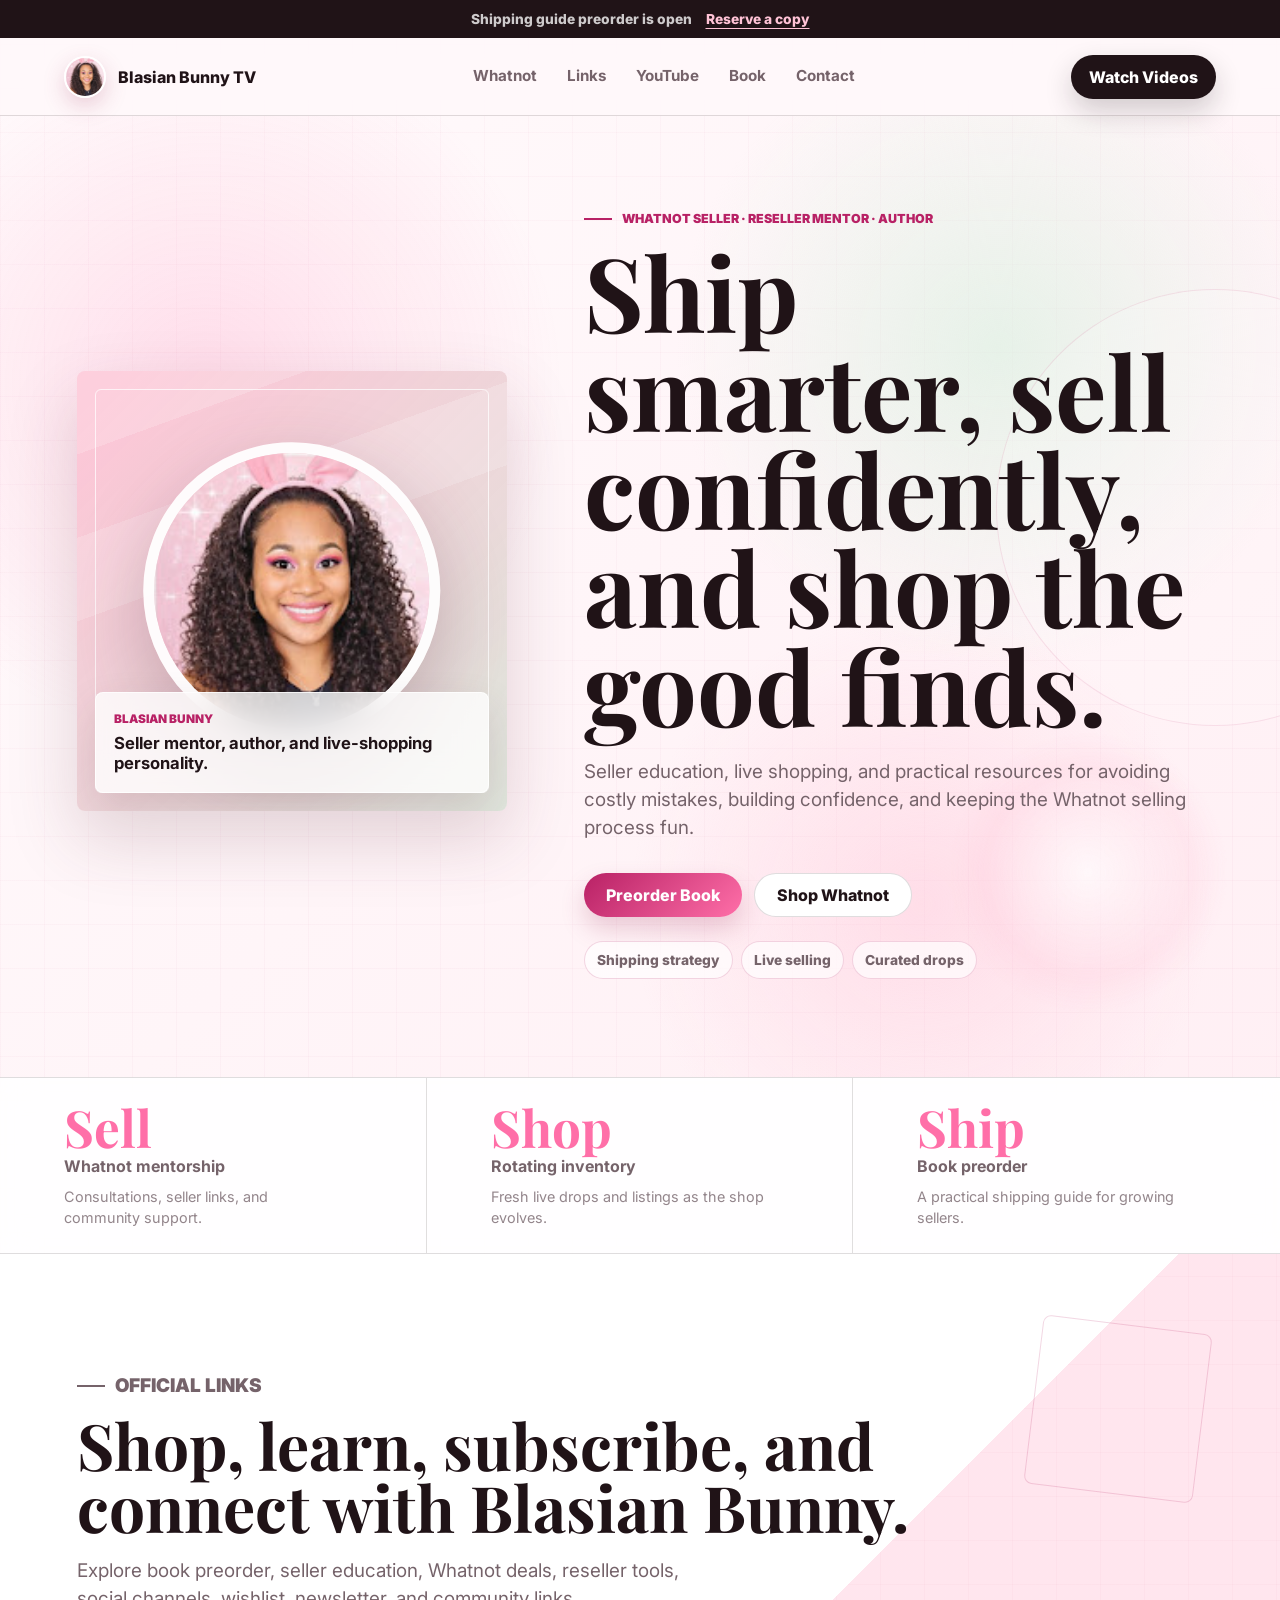
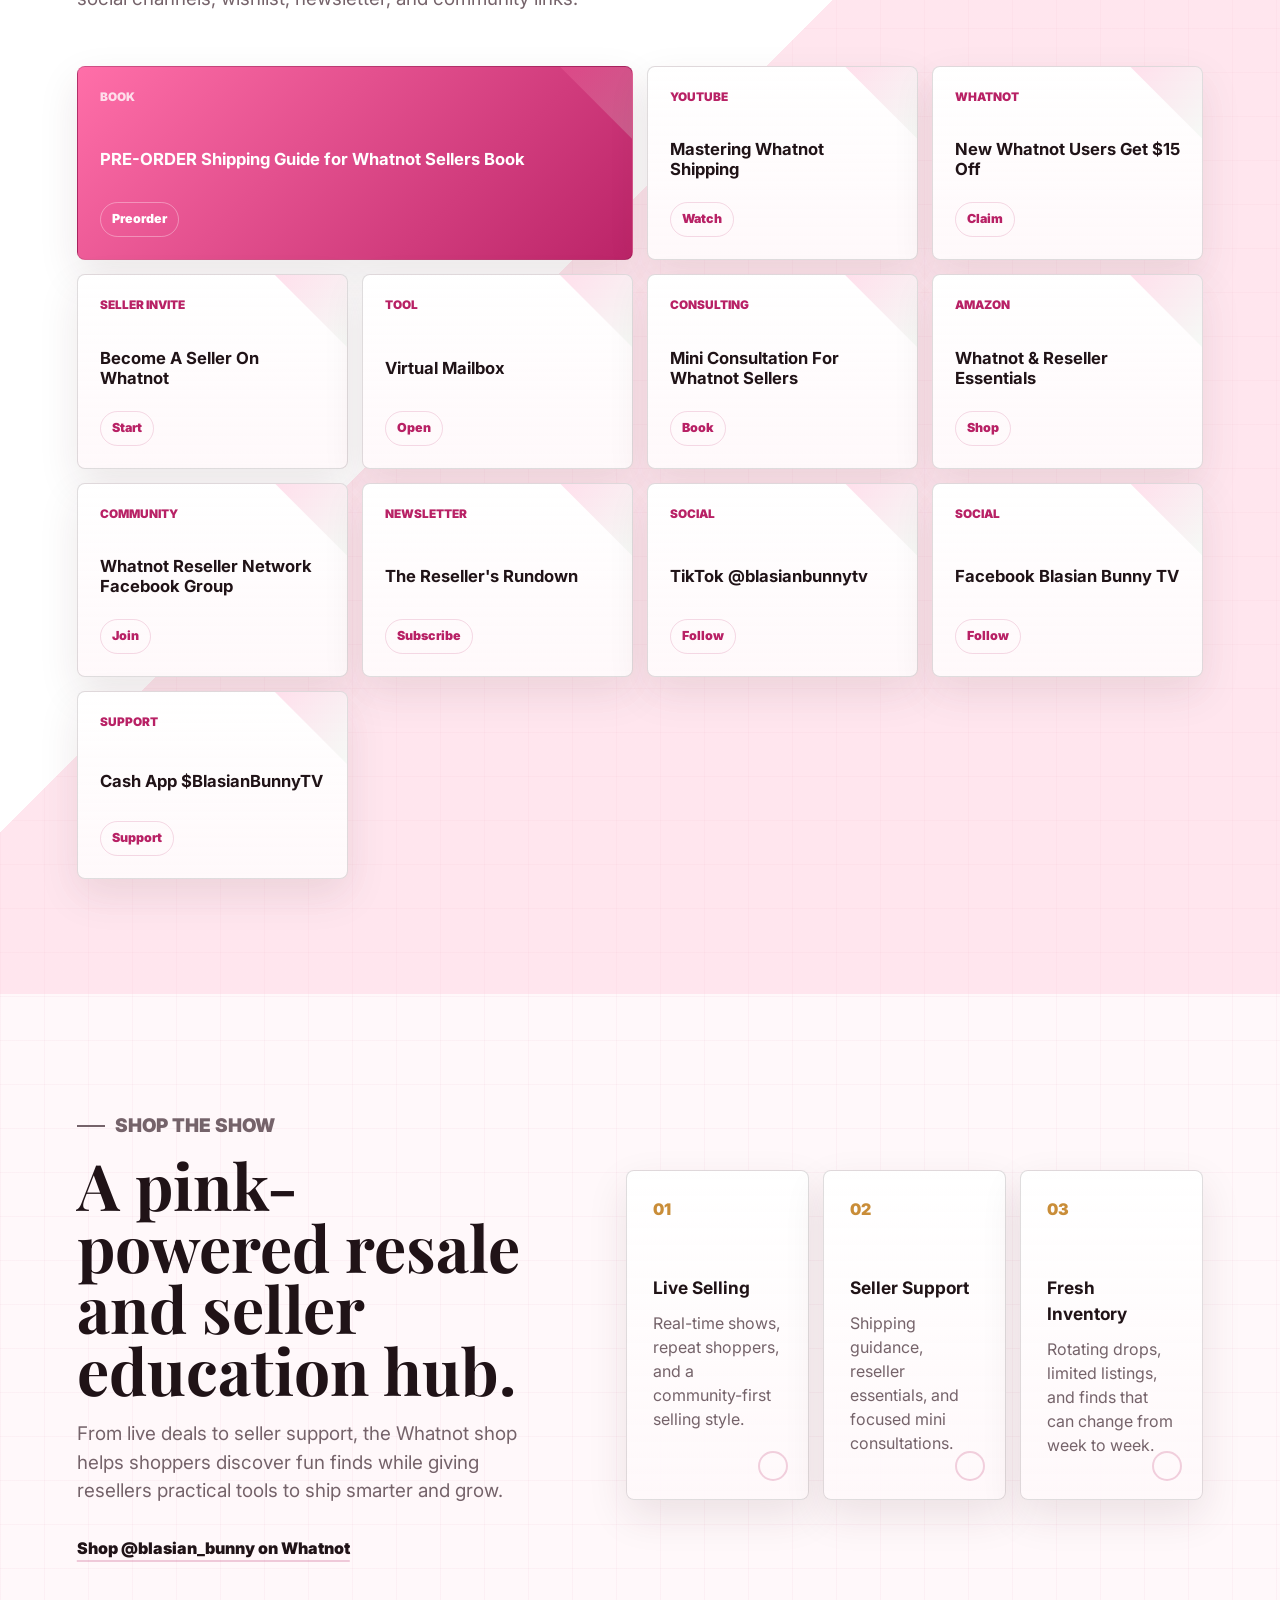
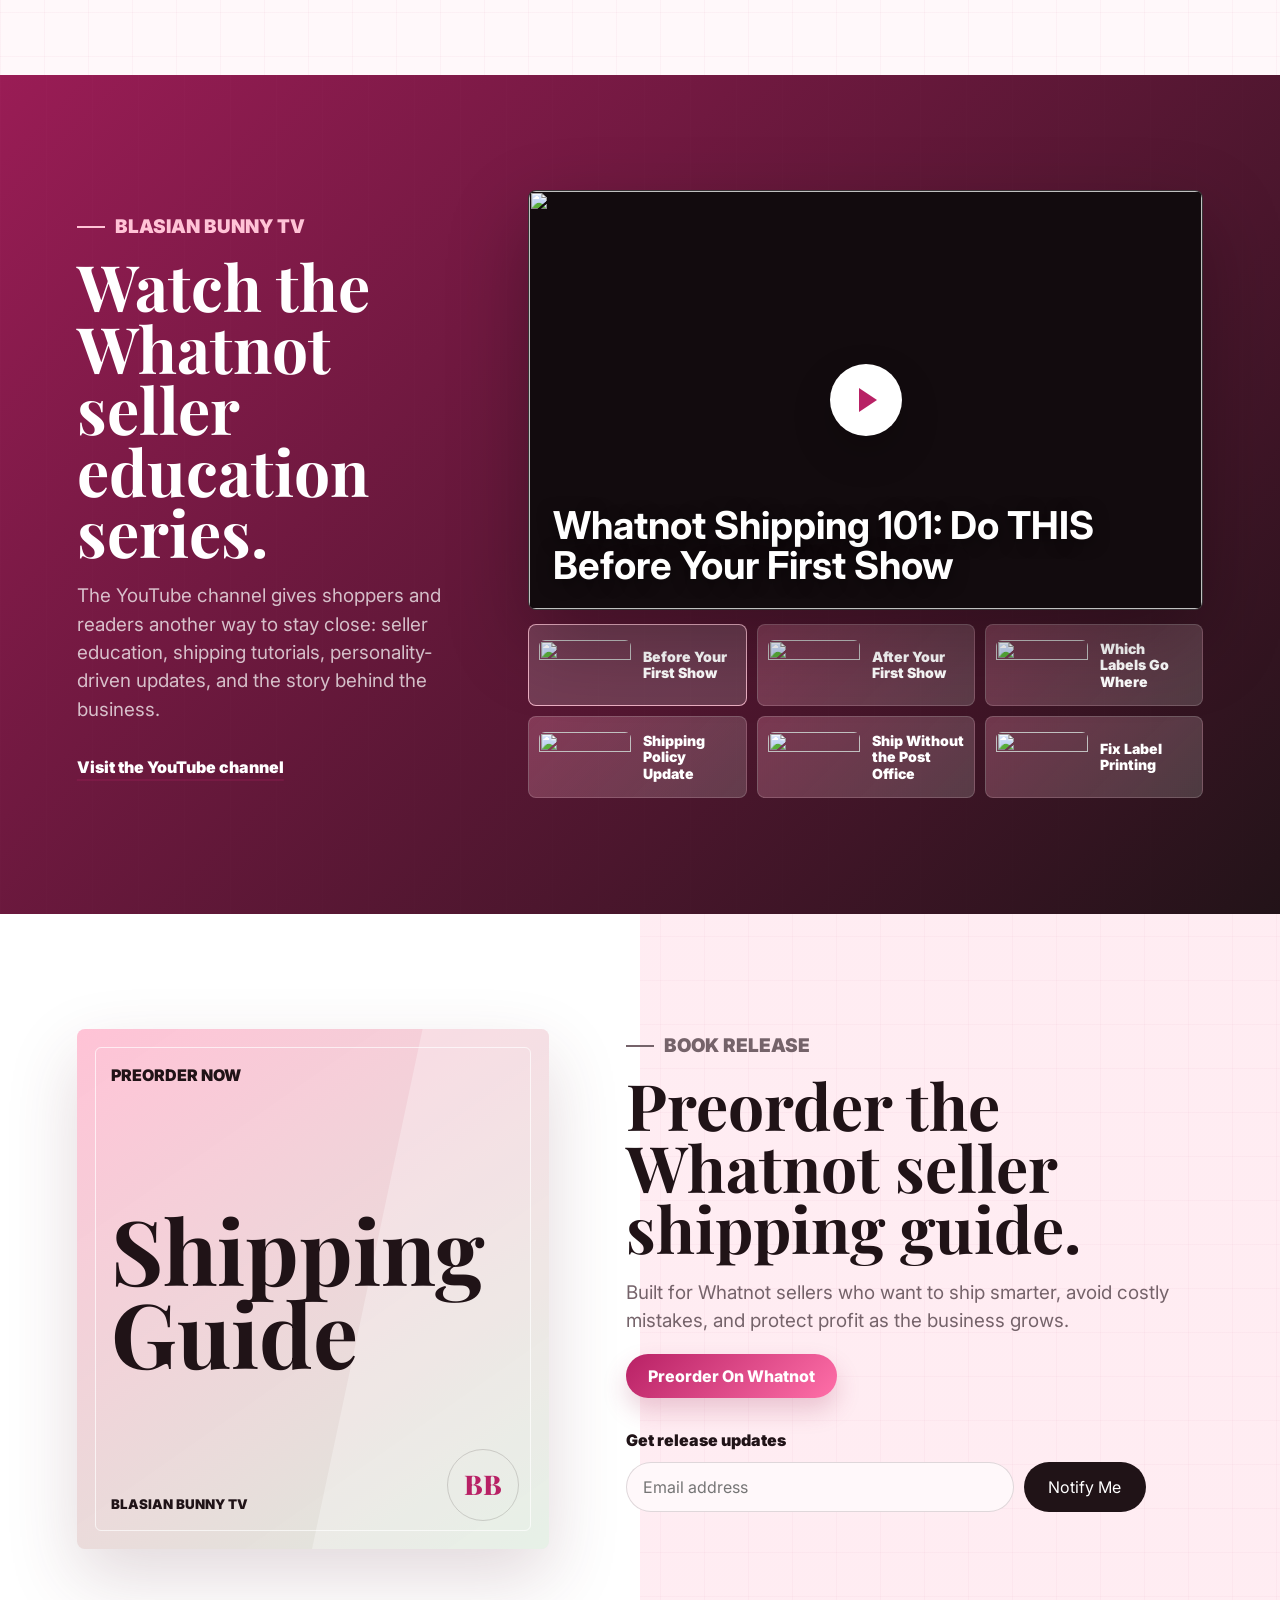
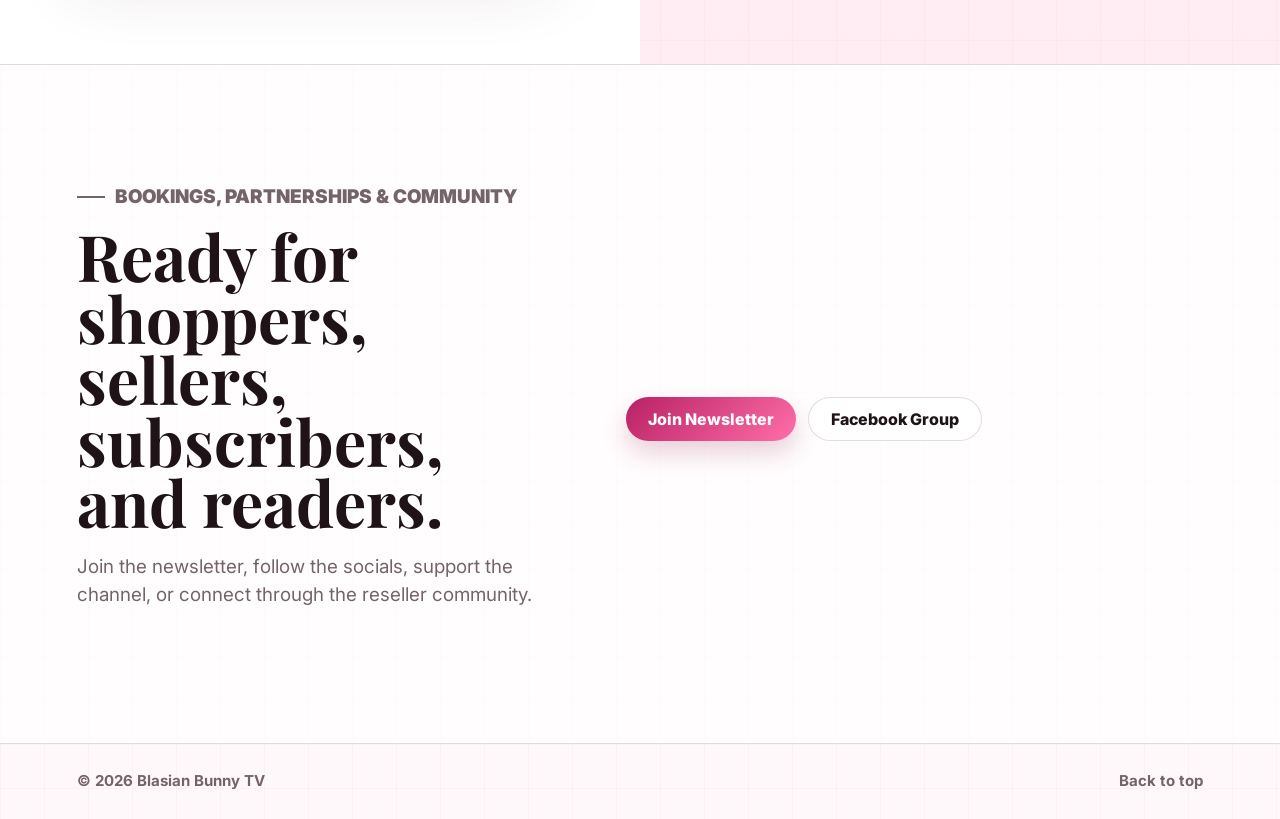
==== index.html @ 9dcd1edb "Add Blasian Bunny TV site" ====
<!doctype html>
<html lang="en">
  <head>
    <meta charset="utf-8">
    <meta name="viewport" content="width=device-width, initial-scale=1">
    <meta
      name="description"
      content="Blasian Bunny - Whatnot live seller and mentor helping resellers ship smarter, avoid costly mistakes, and grow with confidence."
    >
    <title>Blasian Bunny TV</title>
    <link rel="preconnect" href="https://fonts.googleapis.com">
    <link rel="preconnect" href="https://fonts.gstatic.com" crossorigin>
    <link
      href="https://fonts.googleapis.com/css2?family=Inter:wght@400;500;600;700;800&amp;family=Playfair+Display:wght@700;800&amp;display=swap"
      rel="stylesheet"
    >
    <link rel="stylesheet" href="styles.css">
  </head>
  <body>
    <div class="top-ribbon">
      <span>Shipping guide preorder is open</span>
      <a href="https://www.whatnot.com/s/LhEhqNU8" target="_blank" rel="noreferrer">Reserve a copy</a>
    </div>

    <header class="site-header">
      <a class="brand" href="#top" aria-label="Blasian Bunny TV home">
        <img src="assets/blasian-bunny-profile.jpg" alt="Blasian Bunny TV profile">
        <span>Blasian Bunny TV</span>
      </a>

      <nav class="nav-links" aria-label="Primary navigation">
        <a href="#whatnot">Whatnot</a>
        <a href="#links">Links</a>
        <a href="#youtube">YouTube</a>
        <a href="#book">Book</a>
        <a href="#contact">Contact</a>
      </nav>

      <a class="header-action" href="https://www.youtube.com/@BlasianBunnyTV" target="_blank" rel="noreferrer">
        Watch Videos
      </a>
    </header>

    <main id="top">
      <section class="hero-section" aria-labelledby="hero-title">
        <div class="hero-media">
          <img src="assets/blasian-bunny-profile.jpg" alt="">
          <div class="hero-media-card">
            <span>Blasian Bunny</span>
            <strong>Seller mentor, author, and live-shopping personality.</strong>
          </div>
        </div>

        <div class="hero-content">
          <p class="eyebrow">Whatnot seller · Reseller mentor · Author</p>
          <h1 id="hero-title">Ship smarter, sell confidently, and shop the good finds.</h1>
          <p class="hero-copy">
            Seller education, live shopping, and practical resources for avoiding costly
            mistakes, building confidence, and keeping the Whatnot selling process fun.
          </p>
          <div class="hero-actions">
            <a class="button primary" href="https://www.whatnot.com/s/LhEhqNU8" target="_blank" rel="noreferrer">
              Preorder Book
            </a>
            <a class="button secondary" href="https://www.whatnot.com/user/blasian_bunny" target="_blank" rel="noreferrer">
              Shop Whatnot
            </a>
          </div>
          <div class="hero-tags" aria-label="Featured topics">
            <span>Shipping strategy</span>
            <span>Live selling</span>
            <span>Curated drops</span>
          </div>
        </div>
      </section>

      <section class="stats-strip" aria-label="Highlights">
        <div>
          <strong>Sell</strong>
          <span>Whatnot mentorship</span>
          <small>Consultations, seller links, and community support.</small>
        </div>
        <div>
          <strong>Shop</strong>
          <span>Rotating inventory</span>
          <small>Fresh live drops and listings as the shop evolves.</small>
        </div>
        <div>
          <strong>Ship</strong>
          <span>Book preorder</span>
          <small>A practical shipping guide for growing sellers.</small>
        </div>
      </section>

      <section class="section links-section" id="links" aria-labelledby="links-title">
        <div class="section-intro">
          <p class="eyebrow">Official Links</p>
          <h2 id="links-title">Shop, learn, subscribe, and connect with Blasian Bunny.</h2>
          <p>
            Explore book preorder, seller education, Whatnot deals, reseller tools,
            social channels, wishlist, newsletter, and community links.
          </p>
        </div>

        <div class="link-grid">
          <a class="link-card featured" href="https://www.whatnot.com/s/LhEhqNU8" target="_blank" rel="noreferrer">
            <span>Book</span>
            <strong>PRE-ORDER Shipping Guide for Whatnot Sellers Book</strong>
            <em>Preorder</em>
          </a>
          <a class="link-card" href="https://www.youtube.com/playlist?list=PLfMQ60S8vbsecB8CdDny6GhyUqK6_PuU_" target="_blank" rel="noreferrer">
            <span>YouTube</span>
            <strong>Mastering Whatnot Shipping</strong>
            <em>Watch</em>
          </a>
          <a class="link-card" href="https://whatnot.com/invite/blasian_bunny" target="_blank" rel="noreferrer">
            <span>Whatnot</span>
            <strong>New Whatnot Users Get $15 Off</strong>
            <em>Claim</em>
          </a>
          <a class="link-card" href="https://whatnot.com/invite/seller/blasian_bunny" target="_blank" rel="noreferrer">
            <span>Seller Invite</span>
            <strong>Become A Seller On Whatnot</strong>
            <em>Start</em>
          </a>
          <a class="link-card" href="https://ipostal1.com/?ref=7402" target="_blank" rel="noreferrer">
            <span>Tool</span>
            <strong>Virtual Mailbox</strong>
            <em>Open</em>
          </a>
          <a class="link-card" href="https://www.whatnot.com/listing/TGlzdGluZ05vZGU6MTE2ODg2MTEzMA==" target="_blank" rel="noreferrer">
            <span>Consulting</span>
            <strong>Mini Consultation For Whatnot Sellers</strong>
            <em>Book</em>
          </a>
          <a class="link-card" href="https://www.amazon.com/shop/andrebunny/list/63II1AIZY89Z?linkCode=sl2&amp;tag=brittneybuder-20&amp;linkId=e4d2bab3280b36fe1e6e5553ec8de435&amp;language=en_US&amp;ref_=as_li_ss_tl" target="_blank" rel="noreferrer">
            <span>Amazon</span>
            <strong>Whatnot &amp; Reseller Essentials</strong>
            <em>Shop</em>
          </a>
          <a class="link-card" href="https://www.facebook.com/groups/whatnotresellernetwork" target="_blank" rel="noreferrer">
            <span>Community</span>
            <strong>Whatnot Reseller Network Facebook Group</strong>
            <em>Join</em>
          </a>
          <a class="link-card" href="https://mailchi.mp/34ac9161894c/the-resellers-rundown-by-blasian-bunny" target="_blank" rel="noreferrer">
            <span>Newsletter</span>
            <strong>The Reseller's Rundown</strong>
            <em>Subscribe</em>
          </a>
          <a class="link-card" href="https://tiktok.com/@blasianbunnytv" target="_blank" rel="noreferrer">
            <span>Social</span>
            <strong>TikTok @blasianbunnytv</strong>
            <em>Follow</em>
          </a>
          <a class="link-card" href="https://www.facebook.com/BlasianBunnyTV/" target="_blank" rel="noreferrer">
            <span>Social</span>
            <strong>Facebook Blasian Bunny TV</strong>
            <em>Follow</em>
          </a>
          <a class="link-card" href="https://cash.app/$BlasianBunnyTV" target="_blank" rel="noreferrer">
            <span>Support</span>
            <strong>Cash App $BlasianBunnyTV</strong>
            <em>Support</em>
          </a>
        </div>
      </section>

      <section class="section split" id="whatnot" aria-labelledby="whatnot-title">
        <div class="section-copy">
          <p class="eyebrow">Shop The Show</p>
          <h2 id="whatnot-title">A pink-powered resale and seller education hub.</h2>
          <p>
            From live deals to seller support, the Whatnot shop helps shoppers discover
            fun finds while giving resellers practical tools to ship smarter and grow.
          </p>
          <a class="text-link" href="https://www.whatnot.com/user/blasian_bunny" target="_blank" rel="noreferrer">
            Shop @blasian_bunny on Whatnot
          </a>
        </div>

        <div class="feature-grid" aria-label="Whatnot shopping highlights">
          <article>
            <span>01</span>
            <h3>Live Selling</h3>
            <p>Real-time shows, repeat shoppers, and a community-first selling style.</p>
          </article>
          <article>
            <span>02</span>
            <h3>Seller Support</h3>
            <p>Shipping guidance, reseller essentials, and focused mini consultations.</p>
          </article>
          <article>
            <span>03</span>
            <h3>Fresh Inventory</h3>
            <p>Rotating drops, limited listings, and finds that can change from week to week.</p>
          </article>
        </div>
      </section>

      <section class="section youtube-band" id="youtube" aria-labelledby="youtube-title">
        <div class="youtube-copy">
          <p class="eyebrow">Blasian Bunny TV</p>
          <h2 id="youtube-title">Watch the Whatnot seller education series.</h2>
          <p>
            The YouTube channel gives shoppers and readers another way to stay close:
            seller education, shipping tutorials, personality-driven updates, and the story
            behind the business.
          </p>
          <a class="text-link light" href="https://www.youtube.com/@BlasianBunnyTV" target="_blank" rel="noreferrer">
            Visit the YouTube channel
          </a>
        </div>

        <div class="video-showcase" data-video-showcase>
          <div
            class="video-feature"
            data-video-player
            data-video-id="peOiVvcxl94"
            role="button"
            tabindex="0"
            aria-label="Play selected YouTube video"
          >
            <img
              src="https://i.ytimg.com/vi/peOiVvcxl94/hqdefault.jpg"
              alt=""
              data-video-image
            >
            <span class="play-icon" aria-hidden="true"></span>
            <span class="video-feature-copy">
              <strong data-video-title>Whatnot Shipping 101: Do THIS Before Your First Show</strong>
            </span>
          </div>

          <div class="video-selector" aria-label="Blasian Bunny TV videos">
            <button class="video-card is-active" type="button" data-video-card data-video-id="peOiVvcxl94" data-video-title="Whatnot Shipping 101: Do THIS Before Your First Show">
              <img src="https://i.ytimg.com/vi/peOiVvcxl94/hqdefault.jpg" alt="">
              <span>Before Your First Show</span>
            </button>
            <button class="video-card" type="button" data-video-card data-video-id="k6anKk2Ku9s" data-video-title="Whatnot Shipping 101: Do THIS After Your First Whatnot Show">
              <img src="https://i.ytimg.com/vi/k6anKk2Ku9s/hqdefault.jpg" alt="">
              <span>After Your First Show</span>
            </button>
            <button class="video-card" type="button" data-video-card data-video-id="MQMREGPakEQ" data-video-title="Whatnot Shipping 101: Which Labels Go On Which Boxes">
              <img src="https://i.ytimg.com/vi/MQMREGPakEQ/hqdefault.jpg" alt="">
              <span>Which Labels Go Where</span>
            </button>
            <button class="video-card" type="button" data-video-card data-video-id="HEjFC6Cbe2E" data-video-title="Why Did Whatnot Remove Free &amp; Reduced Shipping for New Sellers?">
              <img src="https://i.ytimg.com/vi/HEjFC6Cbe2E/hqdefault.jpg" alt="">
              <span>Shipping Policy Update</span>
            </button>
            <button class="video-card" type="button" data-video-card data-video-id="0MQW9-v9gDU" data-video-title="How to Ship Orders on Whatnot Without Going to the Post Office">
              <img src="https://i.ytimg.com/vi/0MQW9-v9gDU/hqdefault.jpg" alt="">
              <span>Ship Without the Post Office</span>
            </button>
            <button class="video-card" type="button" data-video-card data-video-id="pJabzYukVXA" data-video-title="Fix Small or Sideways Labels for Whatnot Shipping">
              <img src="https://i.ytimg.com/vi/pJabzYukVXA/hqdefault.jpg" alt="">
              <span>Fix Label Printing</span>
            </button>
          </div>
        </div>
      </section>

      <section class="section book-section" id="book" aria-labelledby="book-title">
        <div class="book-cover" aria-hidden="true">
          <span>Preorder Now</span>
          <strong>Shipping Guide</strong>
          <small>Blasian Bunny TV</small>
          <div class="book-cover-mark">BB</div>
        </div>
        <div class="section-copy">
          <p class="eyebrow">Book Release</p>
          <h2 id="book-title">Preorder the Whatnot seller shipping guide.</h2>
          <p>
            Built for Whatnot sellers who want to ship smarter, avoid costly mistakes,
            and protect profit as the business grows.
          </p>
          <a class="button primary" href="https://www.whatnot.com/s/LhEhqNU8" target="_blank" rel="noreferrer">
            Preorder On Whatnot
          </a>
          <form class="signup-form" id="release-form">
            <label for="email">Get release updates</label>
            <div>
              <input id="email" name="email" type="email" placeholder="Email address" required>
              <button type="submit">Notify Me</button>
            </div>
            <p class="form-note" id="form-note" role="status" aria-live="polite"></p>
          </form>
        </div>
      </section>

      <section class="section contact-section" id="contact" aria-labelledby="contact-title">
        <div>
          <p class="eyebrow">Bookings, Partnerships & Community</p>
          <h2 id="contact-title">Ready for shoppers, sellers, subscribers, and readers.</h2>
          <p>
            Join the newsletter, follow the socials, support the channel, or connect through
            the reseller community.
          </p>
        </div>
        <div class="contact-actions">
          <a class="button primary" href="https://mailchi.mp/34ac9161894c/the-resellers-rundown-by-blasian-bunny" target="_blank" rel="noreferrer">
            Join Newsletter
          </a>
          <a class="button secondary" href="https://www.facebook.com/groups/whatnotresellernetwork" target="_blank" rel="noreferrer">
            Facebook Group
          </a>
        </div>
      </section>
    </main>

    <footer class="site-footer">
      <span>© <span id="year"></span> Blasian Bunny TV</span>
      <a href="#top">Back to top</a>
    </footer>

    <script src="script.js"></script>
  </body>
</html>
---- styles.css ----
:root {
  --ink: #201317;
  --muted: #75636a;
  --paper: #fff8fa;
  --rose: #ffc3d6;
  --pink: #ff6fa8;
  --berry: #b82165;
  --plum: #4c102d;
  --gold: #c98d38;
  --mint: #d8f0df;
  --line: rgba(32, 19, 23, 0.14);
  --shadow: 0 28px 70px rgba(96, 42, 63, 0.18);
  --soft-shadow: 0 16px 40px rgba(64, 31, 42, 0.1);
}

* {
  box-sizing: border-box;
}

html {
  scroll-behavior: smooth;
}

body {
  margin: 0;
  background:
    linear-gradient(90deg, rgba(184, 33, 101, 0.035) 1px, transparent 1px),
    linear-gradient(180deg, rgba(184, 33, 101, 0.035) 1px, transparent 1px),
    var(--paper);
  background-size: 44px 44px;
  color: var(--ink);
  font-family: "Inter", Arial, sans-serif;
  line-height: 1.5;
}

img {
  display: block;
  max-width: 100%;
}

a {
  color: inherit;
  text-decoration: none;
}

.top-ribbon {
  display: flex;
  align-items: center;
  justify-content: center;
  gap: 14px;
  min-height: 38px;
  padding: 8px 18px;
  background: var(--ink);
  color: #fff;
  font-size: 0.86rem;
  font-weight: 800;
}

.top-ribbon span {
  color: rgba(255, 255, 255, 0.78);
}

.top-ribbon a {
  color: var(--rose);
  text-decoration: underline;
  text-underline-offset: 4px;
}

.site-header {
  position: sticky;
  top: 0;
  z-index: 20;
  display: flex;
  align-items: center;
  justify-content: space-between;
  gap: 24px;
  min-height: 78px;
  padding: 14px clamp(18px, 5vw, 64px);
  background: rgba(255, 248, 250, 0.9);
  border-bottom: 1px solid var(--line);
  backdrop-filter: blur(18px);
}

.brand {
  display: inline-flex;
  align-items: center;
  gap: 12px;
  font-weight: 800;
  transition: transform 180ms ease;
}

.brand:hover {
  transform: translateY(-1px);
}

.brand img {
  width: 42px;
  height: 42px;
  border: 2px solid #fff;
  border-radius: 50%;
  box-shadow: 0 8px 22px rgba(159, 49, 89, 0.22);
}

.nav-links {
  display: flex;
  align-items: center;
  gap: clamp(14px, 3vw, 30px);
  color: var(--muted);
  font-size: 0.95rem;
  font-weight: 700;
}

.nav-links a:hover,
.site-footer a:hover,
.text-link:hover {
  color: var(--berry);
}

.nav-links a {
  position: relative;
  padding: 8px 0;
}

.nav-links a::after {
  position: absolute;
  right: 0;
  bottom: 2px;
  left: 0;
  height: 2px;
  background: var(--pink);
  content: "";
  transform: scaleX(0);
  transform-origin: left;
  transition: transform 180ms ease;
}

.nav-links a:hover::after {
  transform: scaleX(1);
}

.header-action,
.button,
.signup-form button {
  display: inline-flex;
  align-items: center;
  justify-content: center;
  min-height: 44px;
  border: 0;
  border-radius: 999px;
  font-weight: 800;
  cursor: pointer;
}

.header-action {
  padding: 0 18px;
  background: var(--ink);
  color: #fff;
  box-shadow: 0 12px 28px rgba(32, 19, 23, 0.2);
}

.hero-section {
  position: relative;
  display: grid;
  grid-template-columns: minmax(280px, 0.82fr) minmax(320px, 1.18fr);
  align-items: center;
  gap: clamp(34px, 6vw, 88px);
  min-height: calc(100svh - 116px);
  padding: clamp(34px, 7vw, 86px) clamp(18px, 6vw, 86px) clamp(58px, 8vw, 98px);
  overflow: hidden;
  background:
    radial-gradient(circle at 16% 28%, rgba(255, 111, 168, 0.2), transparent 28%),
    radial-gradient(circle at 78% 24%, rgba(216, 240, 223, 0.62), transparent 26%),
    radial-gradient(circle at 72% 82%, rgba(255, 195, 214, 0.44), transparent 24%),
    linear-gradient(135deg, rgba(255, 255, 255, 0.32), rgba(255, 195, 214, 0.16));
}

.hero-section::after {
  position: absolute;
  right: clamp(16px, 4vw, 64px);
  bottom: clamp(20px, 5vw, 72px);
  width: clamp(180px, 22vw, 320px);
  height: clamp(180px, 22vw, 320px);
  border-radius: 50%;
  background:
    radial-gradient(circle, rgba(255, 255, 255, 0.76), rgba(255, 195, 214, 0.24) 52%, transparent 70%);
  content: "";
  filter: blur(2px);
  opacity: 0.88;
}

.hero-section::before {
  position: absolute;
  top: 18%;
  right: -12%;
  width: clamp(260px, 34vw, 520px);
  height: clamp(260px, 34vw, 520px);
  border: 1px solid rgba(184, 33, 101, 0.12);
  border-radius: 50%;
  background: rgba(255, 255, 255, 0.2);
  content: "";
  opacity: 0.9;
}

.hero-media {
  position: relative;
  min-height: 440px;
  overflow: hidden;
  border-radius: 8px;
  background:
    linear-gradient(160deg, rgba(255, 255, 255, 0.18) 0 14%, transparent 14% 28%, rgba(255, 255, 255, 0.18) 28% 42%, transparent 42% 100%),
    linear-gradient(135deg, rgba(255, 195, 214, 0.92), rgba(216, 240, 223, 0.74)),
    #f4c9d4;
  box-shadow: var(--shadow);
}

.hero-media::before {
  position: absolute;
  inset: 18px;
  border: 1px solid rgba(255, 255, 255, 0.72);
  border-radius: 6px;
  content: "";
}

.hero-media img {
  position: absolute;
  inset: 50% auto auto 50%;
  width: min(64%, 280px);
  border: 10px solid rgba(255, 255, 255, 0.92);
  border-radius: 50%;
  box-shadow: 0 26px 70px rgba(93, 39, 61, 0.28);
  transform: translate(-50%, -50%) scale(1.08);
}

.hero-media-card {
  position: absolute;
  right: 18px;
  bottom: 18px;
  left: 18px;
  z-index: 2;
  padding: 18px;
  border: 1px solid rgba(255, 255, 255, 0.74);
  border-radius: 8px;
  background: rgba(255, 255, 255, 0.78);
  box-shadow: 0 18px 40px rgba(96, 42, 63, 0.16);
  backdrop-filter: blur(18px);
}

.hero-media-card span {
  display: block;
  margin-bottom: 5px;
  color: var(--berry);
  font-size: 0.74rem;
  font-weight: 900;
  text-transform: uppercase;
}

.hero-media-card strong {
  display: block;
  max-width: 360px;
  font-size: clamp(1rem, 1.3vw, 1.2rem);
  line-height: 1.2;
}

.hero-content,
.hero-media {
  z-index: 1;
}

.hero-content {
  max-width: 720px;
}

.eyebrow {
  display: inline-flex;
  align-items: center;
  gap: 10px;
  margin: 0 0 14px;
  color: var(--berry);
  font-size: 0.78rem;
  font-weight: 900;
  letter-spacing: 0;
  text-transform: uppercase;
}

.eyebrow::before {
  width: 28px;
  height: 2px;
  background: currentColor;
  content: "";
}

h1,
h2,
h3,
p {
  margin-top: 0;
}

h1,
h2 {
  font-family: "Playfair Display", Georgia, serif;
  line-height: 0.96;
}

h1 {
  max-width: 760px;
  margin-bottom: 24px;
  font-size: clamp(3.1rem, 8vw, 6.9rem);
  text-wrap: balance;
}

h2 {
  margin-bottom: 20px;
  font-size: clamp(2.35rem, 5vw, 4.7rem);
  text-wrap: balance;
}

h3 {
  margin-bottom: 10px;
  font-size: 1.08rem;
}

.hero-copy,
.section-copy p,
.section-intro p,
.youtube-band p,
.contact-section p {
  max-width: 640px;
  color: var(--muted);
  font-size: clamp(1rem, 1.5vw, 1.18rem);
}

.hero-actions,
.contact-actions {
  display: flex;
  flex-wrap: wrap;
  gap: 12px;
  margin-top: 30px;
}

.button {
  min-width: 154px;
  padding: 0 22px;
  transition: transform 180ms ease, box-shadow 180ms ease, background 180ms ease;
}

.button:hover,
.header-action:hover,
.signup-form button:hover {
  transform: translateY(-2px);
}

.button.primary {
  background: linear-gradient(135deg, var(--berry), var(--pink));
  color: #fff;
  box-shadow: 0 12px 24px rgba(159, 49, 89, 0.22);
}

.button.secondary {
  border: 1px solid var(--line);
  background: #fff;
  color: var(--ink);
}

.hero-tags {
  display: flex;
  flex-wrap: wrap;
  gap: 8px;
  margin-top: 24px;
}

.hero-tags span {
  padding: 8px 12px;
  border: 1px solid rgba(184, 33, 101, 0.18);
  border-radius: 999px;
  background: rgba(255, 255, 255, 0.68);
  color: var(--muted);
  font-size: 0.86rem;
  font-weight: 800;
}

.stats-strip {
  display: grid;
  grid-template-columns: repeat(3, 1fr);
  border-top: 1px solid var(--line);
  border-bottom: 1px solid var(--line);
  background: rgba(255, 255, 255, 0.86);
  backdrop-filter: blur(16px);
}

.stats-strip div {
  position: relative;
  padding: 24px clamp(18px, 5vw, 64px);
  border-right: 1px solid var(--line);
}

.stats-strip div::before {
  position: absolute;
  top: 0;
  right: 0;
  left: 0;
  height: 3px;
  background: linear-gradient(90deg, var(--pink), var(--mint));
  content: "";
  opacity: 0;
  transition: opacity 180ms ease;
}

.stats-strip div:hover::before {
  opacity: 1;
}

.stats-strip div:last-child {
  border-right: 0;
}

.stats-strip strong {
  display: block;
  color: var(--pink);
  font-family: "Playfair Display", Georgia, serif;
  font-size: clamp(2rem, 4vw, 3.6rem);
  line-height: 1;
}

.stats-strip span {
  display: block;
  color: var(--muted);
  font-weight: 700;
}

.stats-strip small {
  display: block;
  max-width: 280px;
  margin-top: 8px;
  color: rgba(117, 99, 106, 0.78);
  font-size: 0.9rem;
}

.section {
  padding: clamp(64px, 9vw, 118px) clamp(18px, 6vw, 86px);
}

.split,
.book-section,
.contact-section {
  display: grid;
  grid-template-columns: minmax(280px, 0.9fr) minmax(320px, 1.1fr);
  align-items: center;
  gap: clamp(34px, 6vw, 80px);
}

.section-intro {
  max-width: 840px;
  margin-bottom: clamp(28px, 5vw, 52px);
}

.links-section {
  position: relative;
  overflow: hidden;
  background:
    linear-gradient(135deg, #fff 0%, #fff 45%, rgba(255, 195, 214, 0.34) 45%, rgba(255, 195, 214, 0.34) 100%);
}

.links-section::after {
  position: absolute;
  right: clamp(18px, 6vw, 86px);
  top: 70px;
  width: 168px;
  height: 168px;
  border: 1px solid rgba(184, 33, 101, 0.18);
  border-radius: 8px;
  content: "";
  transform: rotate(7deg);
}

.link-grid {
  position: relative;
  z-index: 1;
  display: grid;
  grid-template-columns: repeat(4, 1fr);
  gap: 14px;
}

.link-card {
  position: relative;
  display: flex;
  flex-direction: column;
  justify-content: space-between;
  min-height: 188px;
  overflow: hidden;
  padding: 22px;
  border: 1px solid var(--line);
  border-radius: 8px;
  background:
    linear-gradient(180deg, rgba(255, 255, 255, 0.96), rgba(255, 248, 250, 0.88)),
    #fff;
  box-shadow: var(--soft-shadow);
  transition: transform 180ms ease, box-shadow 180ms ease;
}

.link-card::before {
  position: absolute;
  top: 0;
  right: 0;
  width: 72px;
  height: 72px;
  background: linear-gradient(135deg, rgba(255, 111, 168, 0.22), rgba(216, 240, 223, 0.24));
  clip-path: polygon(100% 0, 0 0, 100% 100%);
  content: "";
}

.link-card:hover {
  transform: translateY(-3px);
  box-shadow: 0 22px 44px rgba(96, 42, 63, 0.14);
}

.link-card.featured {
  background:
    linear-gradient(135deg, rgba(255, 111, 168, 0.96), rgba(184, 33, 101, 0.96)),
    var(--pink);
  color: #fff;
  grid-column: span 2;
}

.link-card span {
  color: var(--berry);
  font-size: 0.74rem;
  font-weight: 900;
  letter-spacing: 0;
  text-transform: uppercase;
}

.link-card.featured span {
  color: rgba(255, 255, 255, 0.78);
}

.link-card strong {
  display: block;
  margin-top: 34px;
  font-size: clamp(1rem, 1.3vw, 1.18rem);
  line-height: 1.2;
}

.link-card em {
  align-self: flex-start;
  margin-top: 22px;
  padding: 7px 11px;
  border: 1px solid rgba(184, 33, 101, 0.16);
  border-radius: 999px;
  color: var(--berry);
  font-size: 0.78rem;
  font-style: normal;
  font-weight: 900;
}

.link-card.featured em {
  border-color: rgba(255, 255, 255, 0.34);
  color: #fff;
}

.feature-grid {
  display: grid;
  grid-template-columns: repeat(3, 1fr);
  gap: 14px;
}

.feature-grid article {
  position: relative;
  min-height: 250px;
  padding: 26px;
  border: 1px solid var(--line);
  border-radius: 8px;
  background:
    linear-gradient(180deg, #fff, rgba(255, 248, 250, 0.92));
  box-shadow: var(--soft-shadow);
  transition: transform 180ms ease, box-shadow 180ms ease;
}

.feature-grid article:hover {
  transform: translateY(-4px);
  box-shadow: var(--shadow);
}

.feature-grid article::after {
  position: absolute;
  right: 20px;
  bottom: 18px;
  width: 26px;
  height: 26px;
  border: 2px solid rgba(184, 33, 101, 0.2);
  border-radius: 50%;
  content: "";
}

.feature-grid span {
  display: inline-block;
  margin-bottom: 54px;
  color: var(--gold);
  font-weight: 900;
}

.feature-grid p {
  color: var(--muted);
}

.text-link {
  display: inline-flex;
  margin-top: 12px;
  color: var(--ink);
  font-weight: 900;
  text-decoration: underline;
  text-decoration-color: rgba(184, 33, 101, 0.22);
  text-decoration-thickness: 2px;
  text-underline-offset: 6px;
}

.youtube-band {
  position: relative;
  overflow: hidden;
  display: grid;
  grid-template-columns: minmax(280px, 0.72fr) minmax(420px, 1.28fr);
  align-items: center;
  gap: clamp(26px, 6vw, 72px);
  background: var(--plum);
  color: #fff;
}

.youtube-band::before {
  position: absolute;
  inset: 0;
  background:
    linear-gradient(135deg, rgba(184, 33, 101, 0.72), rgba(32, 19, 23, 0.94)),
    repeating-linear-gradient(90deg, rgba(255, 255, 255, 0.035) 0 1px, transparent 1px 46px);
  content: "";
}

.youtube-copy,
.video-showcase {
  position: relative;
  z-index: 1;
}

.youtube-band .eyebrow {
  color: var(--rose);
}

.youtube-band p {
  color: rgba(255, 255, 255, 0.72);
}

.text-link.light {
  color: #fff;
}

.video-showcase {
  display: grid;
  gap: 14px;
}

.video-feature {
  position: relative;
  display: block;
  width: 100%;
  min-height: 420px;
  overflow: hidden;
  padding: 0;
  border: 1px solid rgba(255, 255, 255, 0.16);
  border-radius: 8px;
  background: #120b0e;
  color: #fff;
  cursor: pointer;
  text-align: left;
  box-shadow: 0 30px 80px rgba(0, 0, 0, 0.28);
}

.video-feature iframe,
.video-feature img {
  position: absolute;
  inset: 0;
  width: 100%;
  height: 100%;
  border: 0;
}

.video-feature img {
  object-fit: cover;
  opacity: 1;
  transition: opacity 260ms ease, transform 260ms ease;
}

.video-feature:hover img {
  transform: scale(1.02);
}

.video-feature:focus-visible,
.video-card:focus-visible {
  outline: 3px solid var(--rose);
  outline-offset: 3px;
}

.video-feature-copy {
  position: absolute;
  right: 24px;
  bottom: 24px;
  left: 24px;
  z-index: 2;
  display: block;
  max-width: 620px;
}

.video-feature-copy::before {
  position: absolute;
  inset: -48px -18px -18px;
  z-index: -1;
  background: linear-gradient(180deg, rgba(18, 11, 14, 0), rgba(18, 11, 14, 0.34));
  content: "";
}

.video-feature-copy strong {
  display: block;
  font-size: clamp(1.45rem, 3vw, 2.7rem);
  line-height: 1.05;
  text-shadow: 0 3px 16px rgba(0, 0, 0, 0.52);
}

.video-selector {
  display: grid;
  grid-template-columns: repeat(3, 1fr);
  gap: 10px;
}

.video-card {
  display: grid;
  grid-template-columns: 92px 1fr;
  align-items: center;
  gap: 12px;
  min-height: 82px;
  padding: 10px;
  border: 1px solid rgba(255, 255, 255, 0.16);
  border-radius: 8px;
  background:
    linear-gradient(135deg, rgba(241, 125, 162, 0.24), rgba(216, 240, 223, 0.12)),
    rgba(255, 255, 255, 0.06);
  color: #fff;
  cursor: pointer;
  font: inherit;
  text-align: left;
  transition: transform 180ms ease, background 180ms ease, border-color 180ms ease;
}

.video-card.is-active {
  border-color: rgba(255, 195, 214, 0.86);
  background: rgba(255, 255, 255, 0.16);
}

.video-card:hover {
  transform: translateY(-2px);
  border-color: rgba(255, 195, 214, 0.62);
}

.video-card img {
  width: 92px;
  aspect-ratio: 16 / 9;
  border-radius: 6px;
  object-fit: cover;
}

.video-card span {
  font-size: 0.88rem;
  font-weight: 900;
  line-height: 1.18;
}

.play-icon {
  position: relative;
  z-index: 3;
  display: grid;
  width: 72px;
  height: 72px;
  border-radius: 50%;
  background: #fff;
  box-shadow: 0 16px 40px rgba(0, 0, 0, 0.2);
}

.video-feature .play-icon {
  position: absolute;
  top: 50%;
  left: 50%;
  transform: translate(-50%, -50%);
}

.play-icon::after {
  position: absolute;
  top: 24px;
  left: 29px;
  width: 0;
  height: 0;
  border-top: 12px solid transparent;
  border-bottom: 12px solid transparent;
  border-left: 18px solid var(--berry);
  content: "";
}

.book-section {
  background:
    linear-gradient(90deg, #fff 0%, #fff 50%, rgba(255, 195, 214, 0.22) 50%, rgba(255, 195, 214, 0.22) 100%);
}

.book-cover {
  position: relative;
  display: flex;
  flex-direction: column;
  justify-content: space-between;
  min-height: 520px;
  padding: 34px;
  border-radius: 8px;
  background:
    linear-gradient(145deg, rgba(255, 195, 214, 0.9), rgba(216, 240, 223, 0.88)),
    var(--rose);
  box-shadow: var(--shadow);
  overflow: hidden;
}

.book-cover::before {
  position: absolute;
  inset: 18px;
  border: 1px solid rgba(255, 255, 255, 0.68);
  border-radius: 6px;
  content: "";
}

.book-cover::after {
  position: absolute;
  top: -20%;
  right: -14%;
  width: 52%;
  height: 140%;
  background: rgba(255, 255, 255, 0.28);
  content: "";
  transform: rotate(12deg);
}

.book-cover span,
.book-cover small {
  position: relative;
  z-index: 1;
  font-weight: 900;
  text-transform: uppercase;
}

.book-cover strong {
  position: relative;
  z-index: 1;
  max-width: 300px;
  font-family: "Playfair Display", Georgia, serif;
  font-size: clamp(3.4rem, 7vw, 6.3rem);
  line-height: 0.92;
}

.book-cover-mark {
  position: absolute;
  right: 30px;
  bottom: 28px;
  z-index: 1;
  display: grid;
  width: 72px;
  height: 72px;
  place-items: center;
  border: 1px solid rgba(32, 19, 23, 0.16);
  border-radius: 50%;
  color: var(--berry);
  font-family: "Playfair Display", Georgia, serif;
  font-size: 1.7rem;
  font-weight: 800;
}

.signup-form {
  max-width: 520px;
  margin-top: 30px;
}

.signup-form label {
  display: block;
  margin-bottom: 10px;
  font-weight: 900;
}

.signup-form div {
  display: grid;
  grid-template-columns: 1fr auto;
  gap: 10px;
}

.signup-form input {
  width: 100%;
  min-height: 50px;
  padding: 0 16px;
  border: 1px solid var(--line);
  border-radius: 999px;
  background: var(--paper);
  color: var(--ink);
  font: inherit;
}

.signup-form button {
  min-width: 122px;
  padding: 0 18px;
  background: var(--ink);
  color: #fff;
  font: inherit;
}

.form-note {
  min-height: 24px;
  margin: 12px 0 0;
  color: var(--berry);
  font-size: 0.94rem;
  font-weight: 800;
}

.contact-section {
  border-top: 1px solid var(--line);
  border-bottom: 1px solid var(--line);
  background: rgba(255, 255, 255, 0.74);
}

.site-footer {
  display: flex;
  align-items: center;
  justify-content: space-between;
  gap: 20px;
  padding: 26px clamp(18px, 6vw, 86px);
  color: var(--muted);
  font-size: 0.94rem;
  font-weight: 700;
}

.reveal {
  opacity: 0;
  transform: translateY(18px);
  transition: opacity 520ms ease, transform 520ms ease;
}

.reveal.is-visible {
  opacity: 1;
  transform: translateY(0);
}

@media (prefers-reduced-motion: reduce) {
  html {
    scroll-behavior: auto;
  }

  *,
  *::before,
  *::after {
    transition-duration: 0.01ms !important;
    animation-duration: 0.01ms !important;
    animation-iteration-count: 1 !important;
  }

  .reveal {
    opacity: 1;
    transform: none;
  }

}

@media (max-width: 980px) {
  .hero-section,
  .split,
  .youtube-band,
  .book-section,
  .contact-section {
    grid-template-columns: 1fr;
  }

  .hero-section {
    min-height: auto;
  }

  .hero-media {
    min-height: 340px;
    order: -1;
  }

  .feature-grid {
    grid-template-columns: 1fr;
  }

  .link-grid,
  .video-selector {
    grid-template-columns: repeat(2, 1fr);
  }

  .link-card.featured {
    grid-column: span 2;
  }

  .feature-grid article {
    min-height: auto;
  }

  .feature-grid span {
    margin-bottom: 28px;
  }
}

@media (max-width: 760px) {
  .top-ribbon {
    align-items: center;
    flex-direction: column;
    gap: 2px;
    text-align: center;
  }

  .site-header {
    position: static;
    align-items: flex-start;
  }

  .brand span {
    max-width: 112px;
    line-height: 1.1;
  }

  .nav-links {
    display: none;
  }

  .header-action {
    min-width: 78px;
  }

  .stats-strip {
    grid-template-columns: 1fr;
  }

  .link-grid,
  .video-selector {
    grid-template-columns: 1fr;
  }

  .link-card.featured {
    grid-column: span 1;
  }

  .hero-section::before,
  .hero-section::after {
    display: none;
  }

  .stats-strip div {
    border-right: 0;
    border-bottom: 1px solid var(--line);
  }

  .stats-strip div:last-child {
    border-bottom: 0;
  }

  .video-feature {
    min-height: 280px;
  }

  .video-card {
    grid-template-columns: 86px 1fr;
  }

  .video-card img {
    width: 86px;
  }

  .book-cover {
    min-height: 420px;
  }

  .book-section {
    background: #fff;
  }

  .signup-form div {
    grid-template-columns: 1fr;
  }

  .signup-form button {
    width: 100%;
  }

  .site-footer {
    align-items: flex-start;
    flex-direction: column;
  }
}
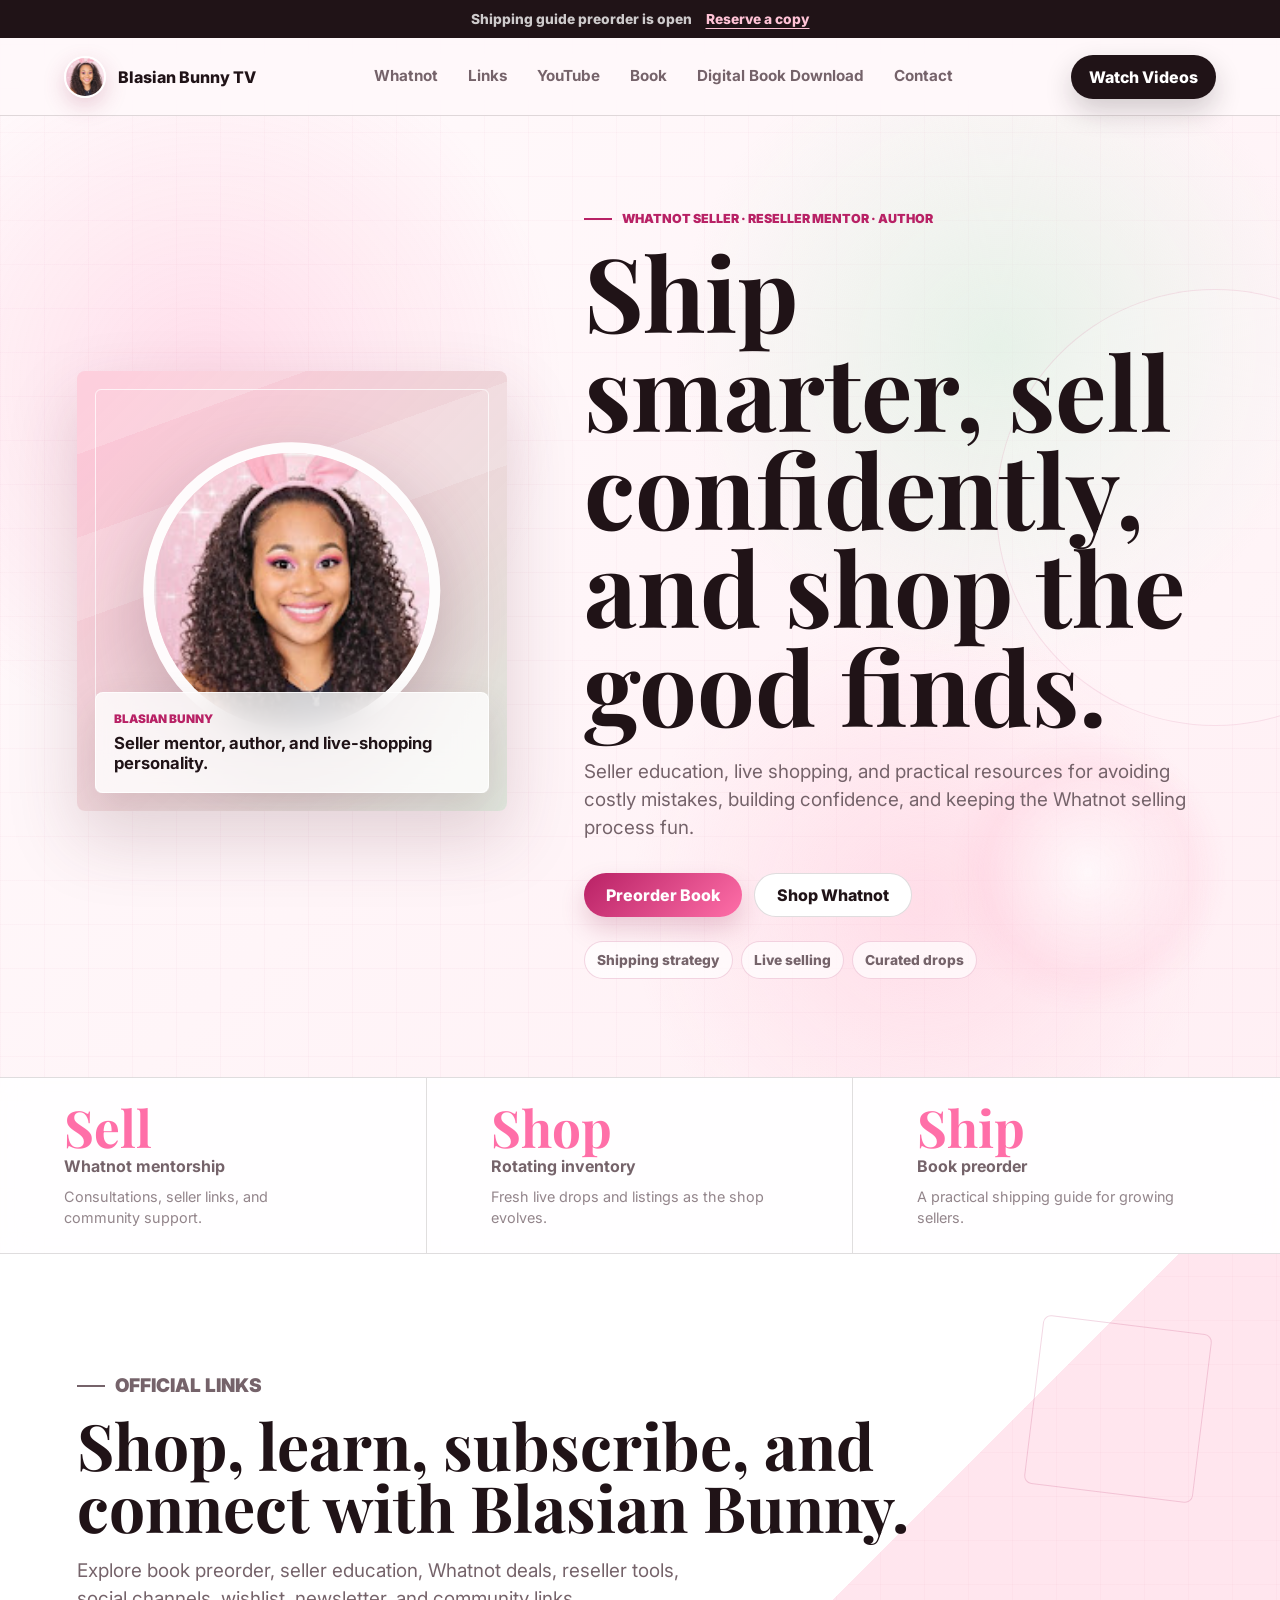
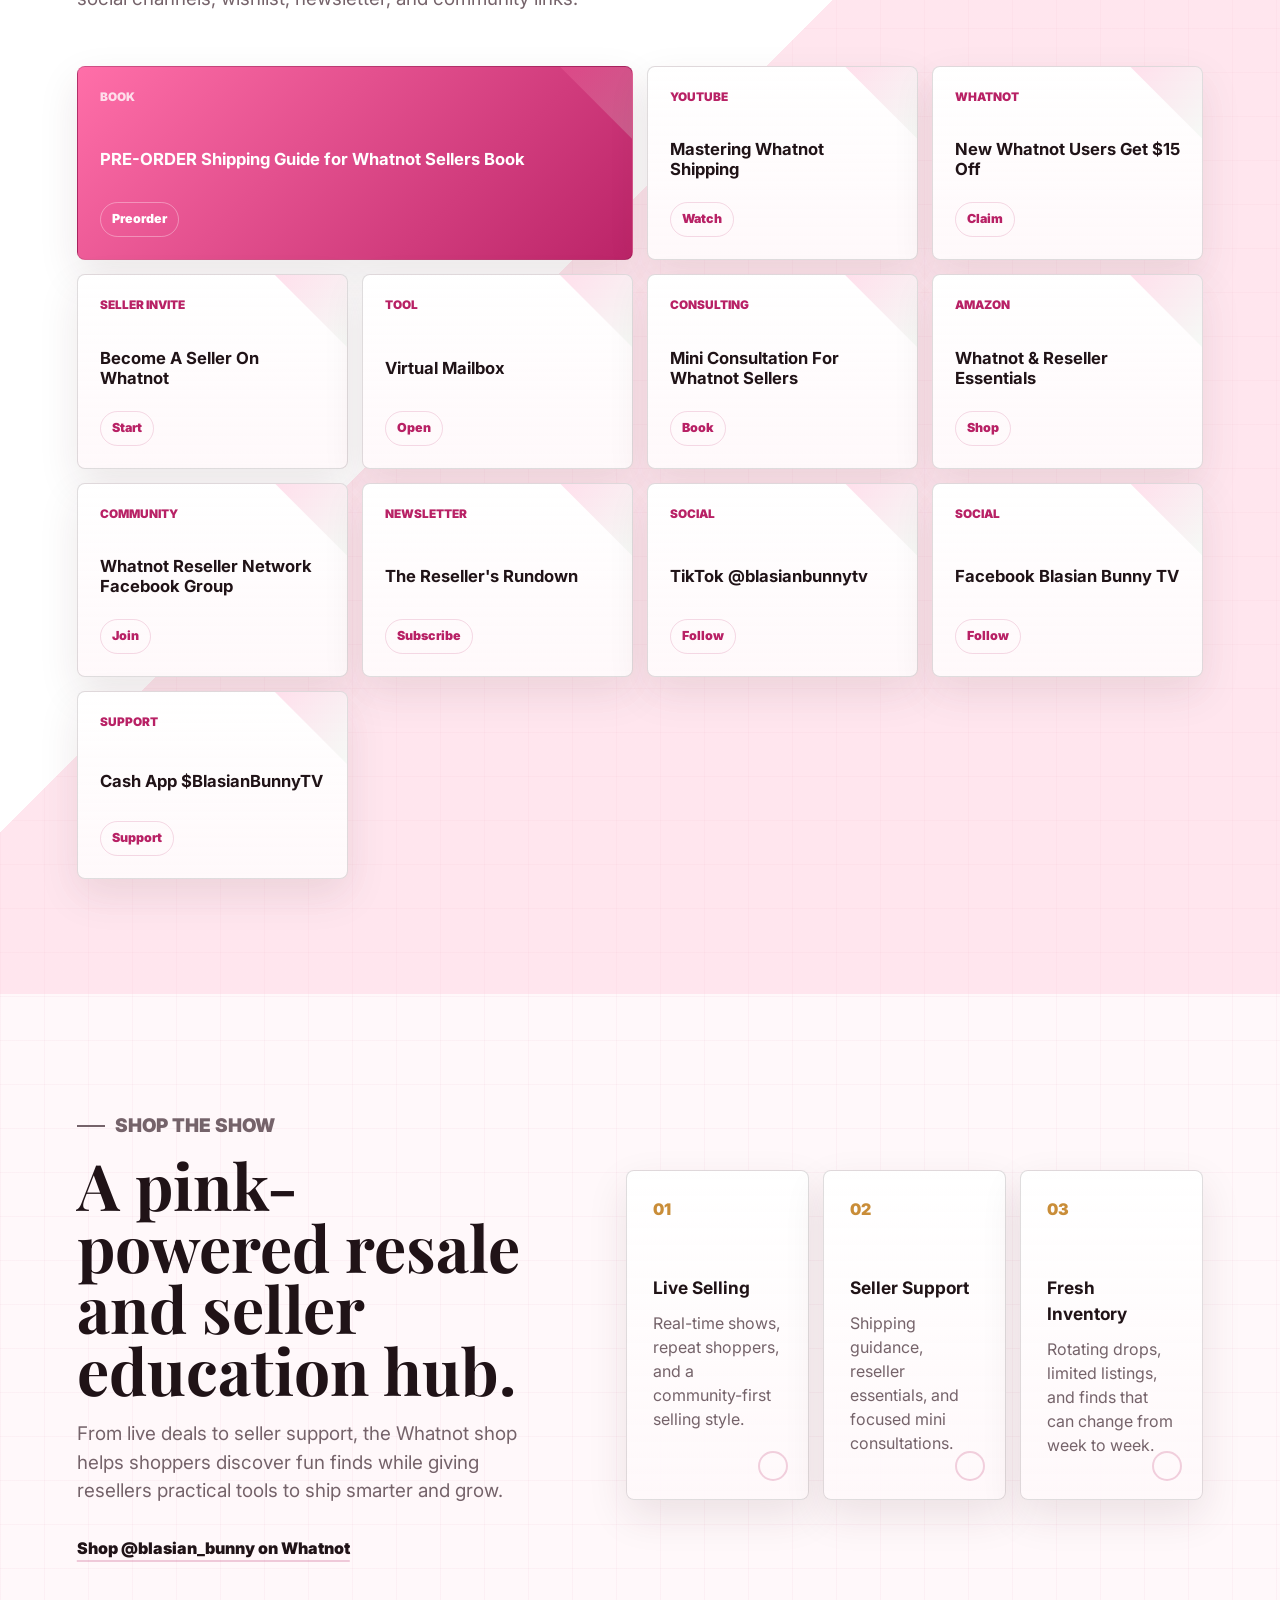
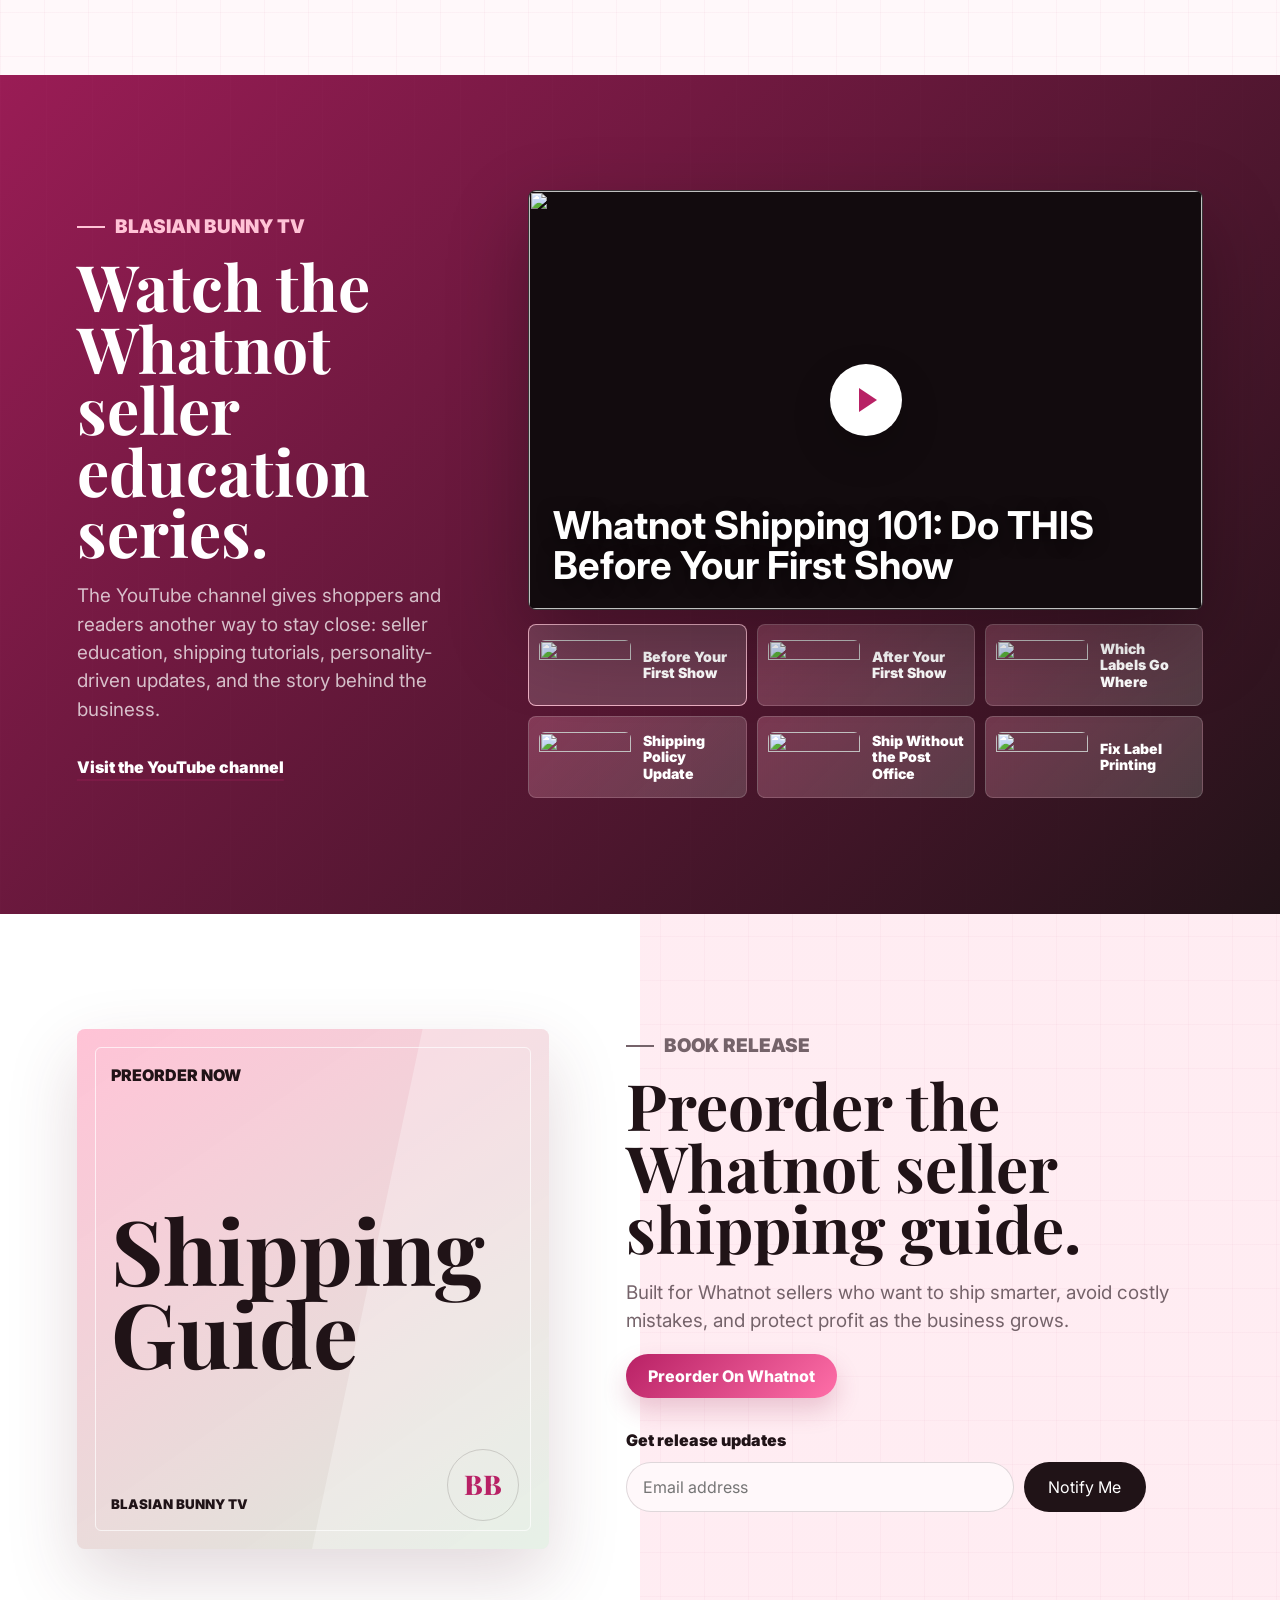
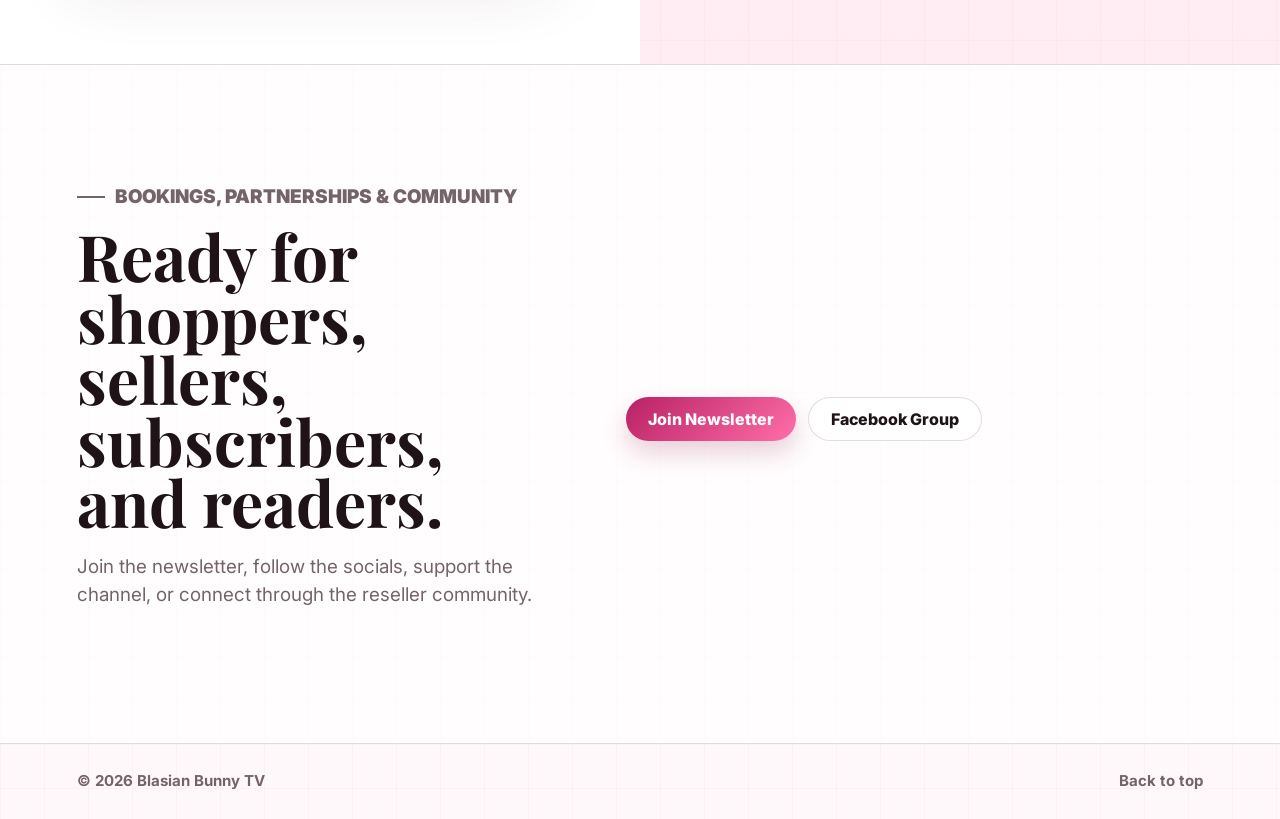
==== commit 307590bf: "Add Digital Book Download nav link to downloads page" ====
--- a/index.html
+++ b/index.html
@@ -33,6 +33,7 @@
         <a href="#links">Links</a>
         <a href="#youtube">YouTube</a>
         <a href="#book">Book</a>
+        <a href="downloads.html">Digital Book Download</a>
         <a href="#contact">Contact</a>
       </nav>
 
--- a/styles.css
+++ b/styles.css
@@ -946,6 +946,324 @@
   transform: translateY(0);
 }
 
+.downloads-intro {
+  max-width: 760px;
+  padding-bottom: 0;
+}
+
+.downloads-grid {
+  display: grid;
+  grid-template-columns: repeat(3, 1fr);
+  gap: 24px;
+}
+
+.download-card {
+  display: flex;
+  flex-direction: column;
+  overflow: hidden;
+  border: 1px solid var(--line);
+  border-radius: 8px;
+  background: #fff;
+  box-shadow: var(--soft-shadow);
+  transition: transform 180ms ease, box-shadow 180ms ease;
+}
+
+.download-card:hover {
+  transform: translateY(-3px);
+  box-shadow: var(--shadow);
+}
+
+.download-cover {
+  width: 100%;
+  aspect-ratio: 4 / 5;
+  object-fit: cover;
+  border-bottom: 1px solid var(--line);
+}
+
+.download-card-body {
+  display: flex;
+  flex: 1;
+  flex-direction: column;
+  padding: 22px;
+}
+
+.download-eyebrow {
+  color: var(--berry);
+  font-size: 0.74rem;
+  font-weight: 900;
+  text-transform: uppercase;
+}
+
+.download-card-body h2 {
+  margin: 8px 0 10px;
+  font-size: clamp(1.4rem, 2vw, 1.8rem);
+}
+
+.download-card-body > p {
+  margin-bottom: 20px;
+  color: var(--muted);
+  font-size: 0.98rem;
+}
+
+.code-form {
+  margin-top: auto;
+}
+
+.code-form label {
+  display: block;
+  margin-bottom: 8px;
+  font-weight: 900;
+  font-size: 0.9rem;
+}
+
+.code-form div {
+  display: grid;
+  grid-template-columns: 1fr auto;
+  gap: 8px;
+}
+
+.code-form input {
+  width: 100%;
+  min-height: 46px;
+  padding: 0 14px;
+  border: 1px solid var(--line);
+  border-radius: 999px;
+  background: var(--paper);
+  color: var(--ink);
+  font: inherit;
+}
+
+.code-form button {
+  display: inline-flex;
+  align-items: center;
+  justify-content: center;
+  min-height: 46px;
+  padding: 0 18px;
+  border: 0;
+  border-radius: 999px;
+  background: var(--ink);
+  color: #fff;
+  font-weight: 800;
+  cursor: pointer;
+  transition: transform 180ms ease;
+}
+
+.code-form button:hover {
+  transform: translateY(-2px);
+}
+
+.code-note {
+  min-height: 20px;
+  margin: 10px 0 0;
+  color: var(--berry);
+  font-size: 0.88rem;
+  font-weight: 800;
+}
+
+.download-card.is-unlocked .code-note {
+  color: #2c8a53;
+}
+
+.download-link {
+  width: 100%;
+  margin-top: auto;
+}
+
+.download-link[hidden] {
+  display: none;
+}
+
+@media (max-width: 980px) {
+  .downloads-grid {
+    grid-template-columns: 1fr;
+  }
+}
+
+.admin-shell {
+  max-width: 980px;
+  margin: 0 auto;
+}
+
+.admin-login {
+  max-width: 420px;
+  margin-top: 20px;
+}
+
+.admin-login label {
+  display: block;
+  margin-bottom: 10px;
+  font-weight: 900;
+}
+
+.admin-login div {
+  display: grid;
+  grid-template-columns: 1fr auto;
+  gap: 10px;
+}
+
+.admin-login input {
+  width: 100%;
+  min-height: 50px;
+  padding: 0 16px;
+  border: 1px solid var(--line);
+  border-radius: 999px;
+  background: var(--paper);
+  color: var(--ink);
+  font: inherit;
+}
+
+.admin-login button {
+  display: inline-flex;
+  align-items: center;
+  justify-content: center;
+  min-height: 50px;
+  padding: 0 20px;
+  border: 0;
+  border-radius: 999px;
+  background: var(--ink);
+  color: #fff;
+  font-weight: 800;
+  cursor: pointer;
+}
+
+.admin-panel {
+  margin-top: 28px;
+}
+
+.admin-generate {
+  display: flex;
+  flex-wrap: wrap;
+  gap: 12px;
+}
+
+.generate-result {
+  display: flex;
+  flex-wrap: wrap;
+  align-items: center;
+  gap: 10px;
+  margin-top: 20px;
+  padding: 16px 18px;
+  border: 1px solid var(--line);
+  border-radius: 8px;
+  background: #fff;
+  font-weight: 700;
+}
+
+.generate-result code {
+  padding: 4px 10px;
+  border-radius: 6px;
+  background: var(--rose);
+  color: var(--plum);
+  font-size: 1.05rem;
+  font-weight: 900;
+  letter-spacing: 0.02em;
+}
+
+.generate-result small {
+  color: var(--muted);
+  font-weight: 600;
+}
+
+.admin-table-head {
+  display: flex;
+  align-items: center;
+  justify-content: space-between;
+  gap: 16px;
+  margin-top: 40px;
+  margin-bottom: 16px;
+}
+
+.admin-table-head h2 {
+  margin: 0;
+  font-size: 1.4rem;
+}
+
+.admin-table-wrap {
+  overflow-x: auto;
+  border: 1px solid var(--line);
+  border-radius: 8px;
+  background: #fff;
+}
+
+.admin-table {
+  width: 100%;
+  border-collapse: collapse;
+  font-size: 0.92rem;
+}
+
+.admin-table th,
+.admin-table td {
+  padding: 12px 14px;
+  border-bottom: 1px solid var(--line);
+  text-align: left;
+  white-space: nowrap;
+}
+
+.admin-table th {
+  color: var(--muted);
+  font-size: 0.76rem;
+  font-weight: 900;
+  text-transform: uppercase;
+}
+
+.admin-table tr:last-child td {
+  border-bottom: 0;
+}
+
+.admin-table code {
+  font-weight: 800;
+  letter-spacing: 0.02em;
+}
+
+.status-pill {
+  display: inline-flex;
+  padding: 4px 10px;
+  border-radius: 999px;
+  font-size: 0.76rem;
+  font-weight: 900;
+  text-transform: uppercase;
+}
+
+.status-active {
+  background: var(--mint);
+  color: #1e6b3c;
+}
+
+.status-used {
+  background: rgba(32, 19, 23, 0.08);
+  color: var(--muted);
+}
+
+.status-expired {
+  background: rgba(184, 33, 101, 0.12);
+  color: var(--berry);
+}
+
+.revoke-button {
+  padding: 6px 12px;
+  border: 1px solid var(--line);
+  border-radius: 999px;
+  background: #fff;
+  color: var(--berry);
+  font-size: 0.8rem;
+  font-weight: 800;
+  cursor: pointer;
+}
+
+.revoke-button:hover {
+  background: var(--rose);
+}
+
+@media (max-width: 760px) {
+  .admin-login div {
+    grid-template-columns: 1fr;
+  }
+
+  .admin-login button {
+    width: 100%;
+  }
+}
+
 @media (prefers-reduced-motion: reduce) {
   html {
     scroll-behavior: auto;
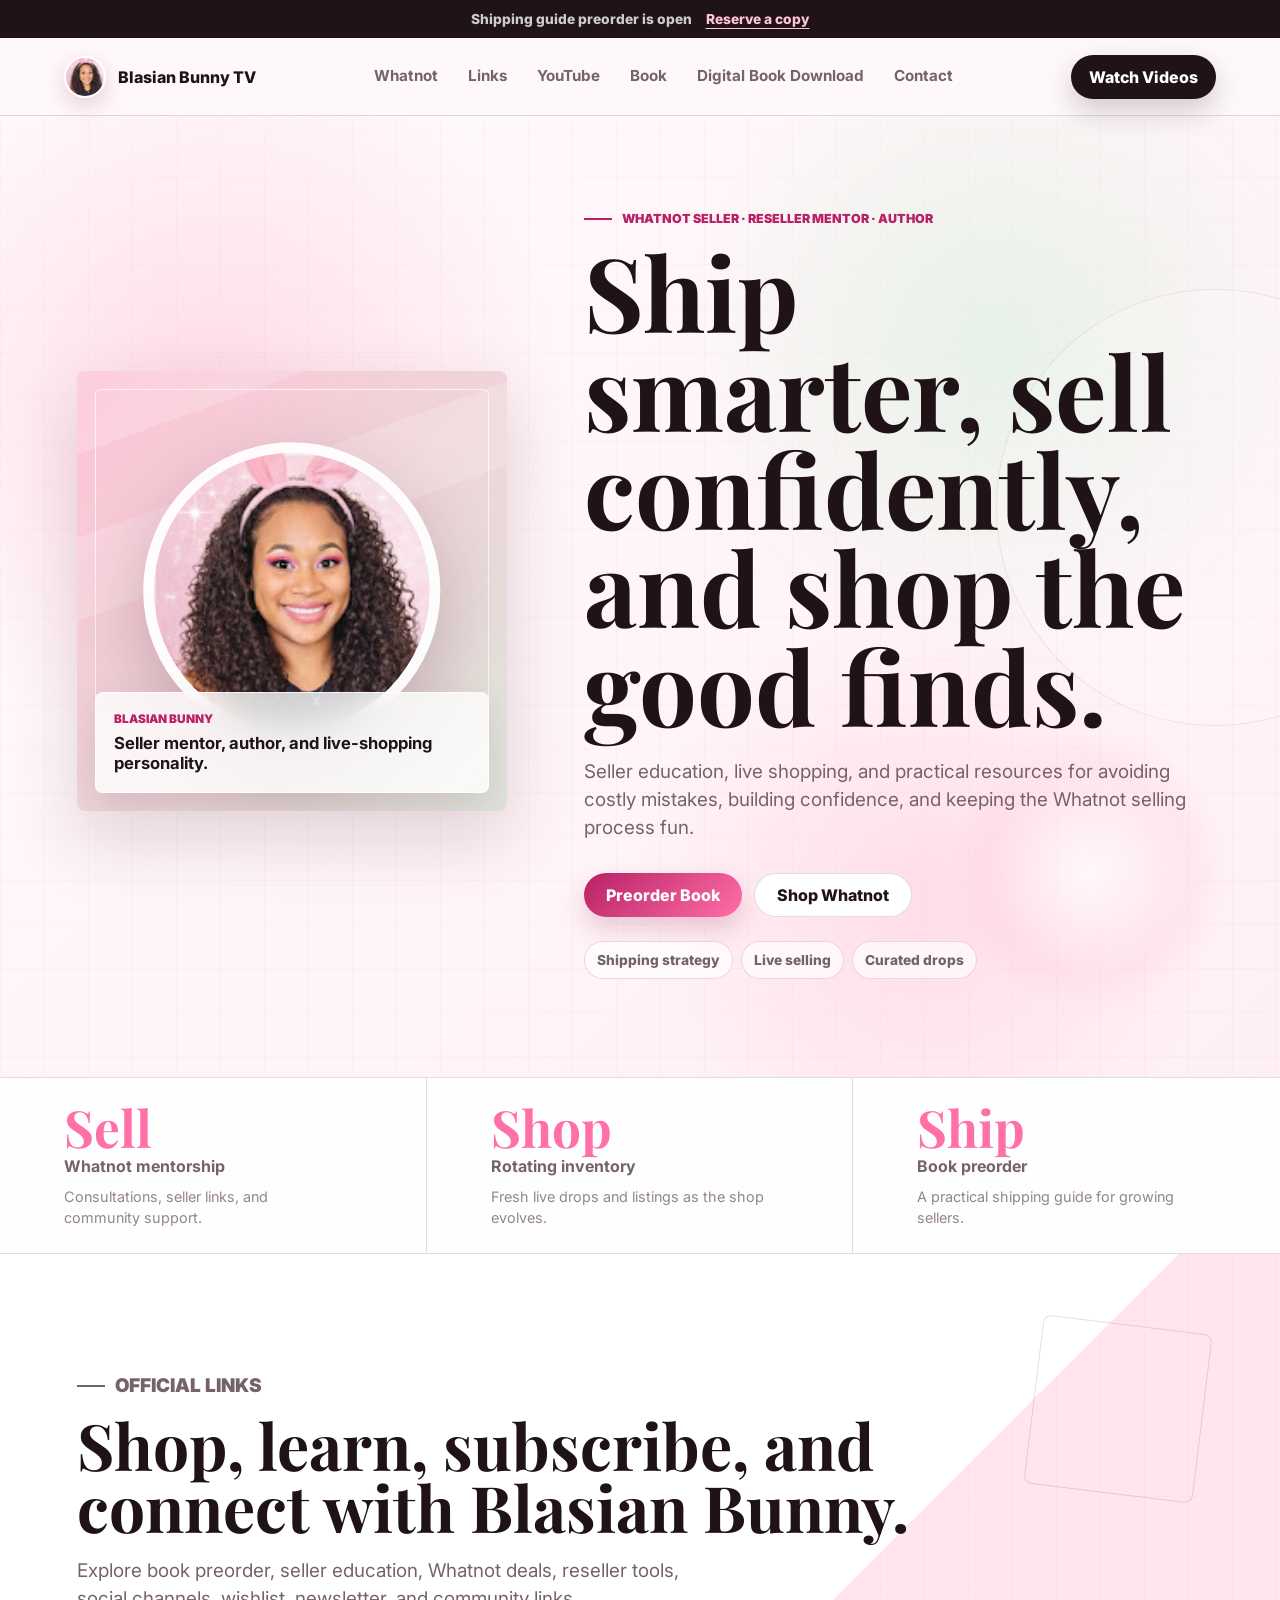
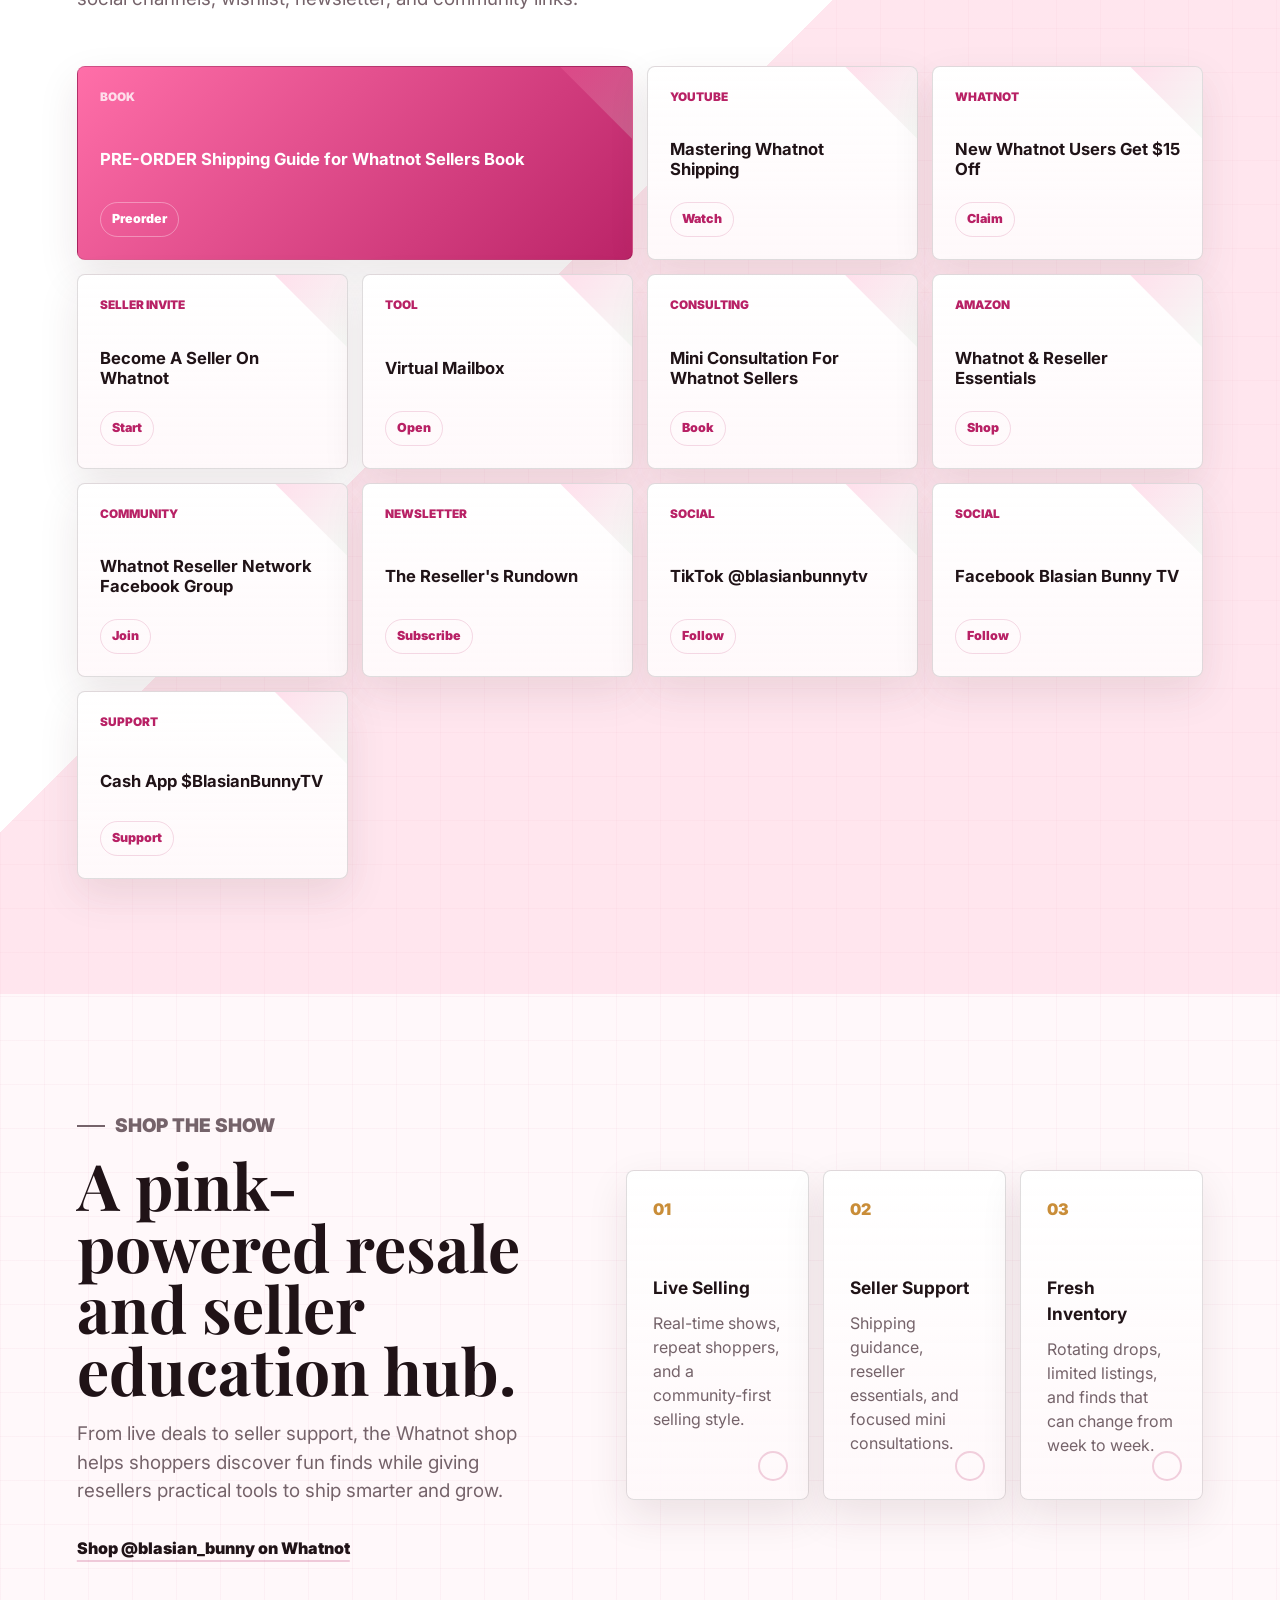
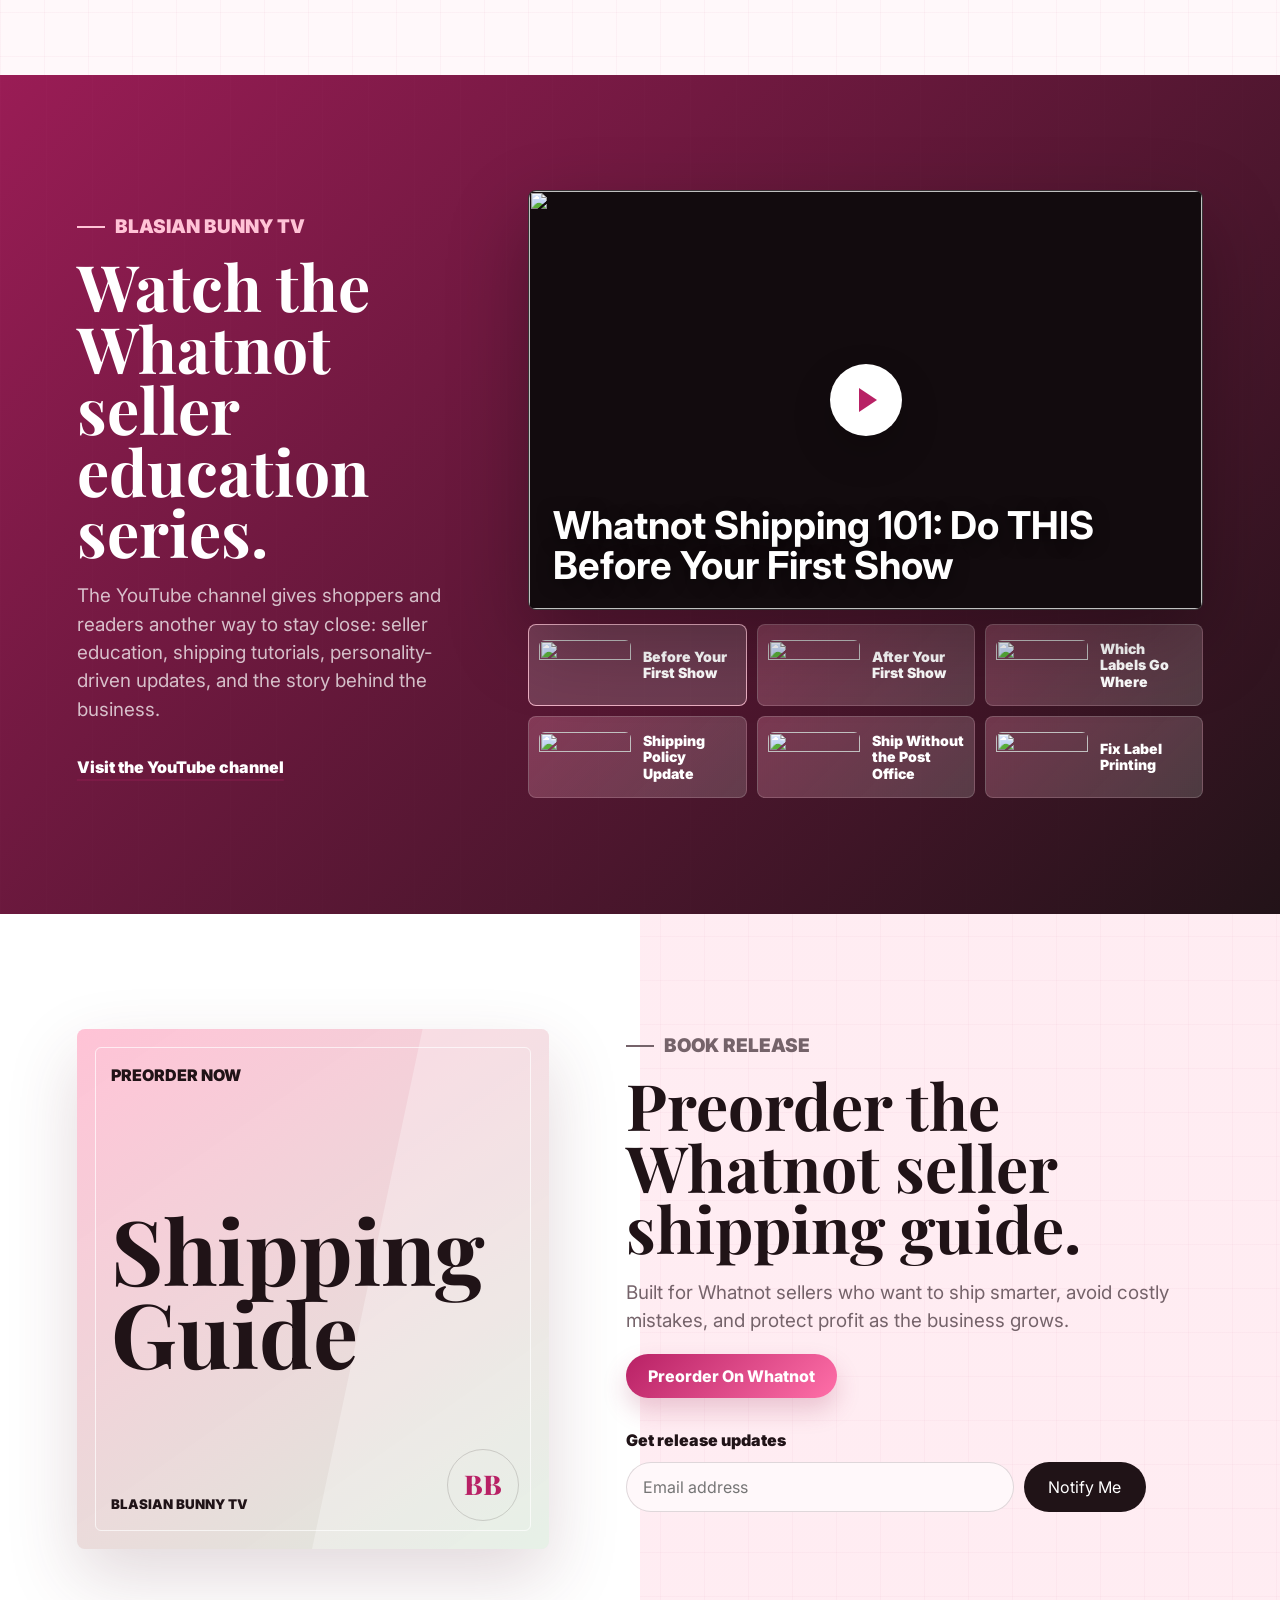
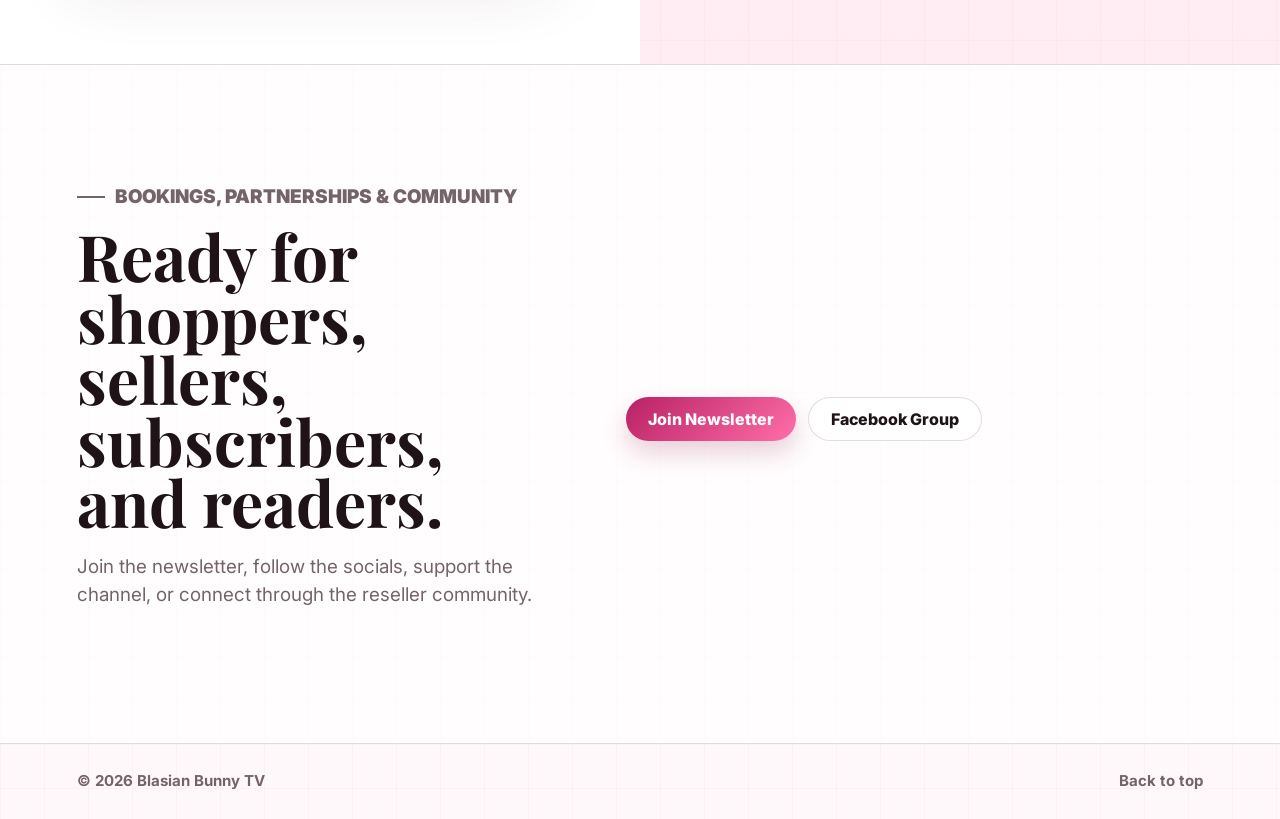
==== commit 61ae461a: "Add site content manager: editable hero, nav, videos, and custom pages Adds a Supabase-backed CMS la" ====
--- a/index.html
+++ b/index.html
@@ -18,17 +18,17 @@
   </head>
   <body>
     <div class="top-ribbon">
-      <span>Shipping guide preorder is open</span>
-      <a href="https://www.whatnot.com/s/LhEhqNU8" target="_blank" rel="noreferrer">Reserve a copy</a>
+      <span data-site-ribbon-text>Shipping guide preorder is open</span>
+      <a data-site-ribbon-link href="https://www.whatnot.com/s/LhEhqNU8" target="_blank" rel="noreferrer">Reserve a copy</a>
     </div>
 
     <header class="site-header">
       <a class="brand" href="#top" aria-label="Blasian Bunny TV home">
-        <img src="assets/blasian-bunny-profile.jpg" alt="Blasian Bunny TV profile">
-        <span>Blasian Bunny TV</span>
+        <img data-site-photo src="assets/blasian-bunny-profile.jpg" alt="Blasian Bunny TV profile">
+        <span data-site-brand>Blasian Bunny TV</span>
       </a>
 
-      <nav class="nav-links" aria-label="Primary navigation">
+      <nav class="nav-links" aria-label="Primary navigation" data-site-nav>
         <a href="#whatnot">Whatnot</a>
         <a href="#links">Links</a>
         <a href="#youtube">YouTube</a>
@@ -45,25 +45,25 @@
     <main id="top">
       <section class="hero-section" aria-labelledby="hero-title">
         <div class="hero-media">
-          <img src="assets/blasian-bunny-profile.jpg" alt="">
+          <img data-site-photo src="assets/blasian-bunny-profile.jpg" alt="">
           <div class="hero-media-card">
-            <span>Blasian Bunny</span>
-            <strong>Seller mentor, author, and live-shopping personality.</strong>
+            <span data-site-hero-card-label>Blasian Bunny</span>
+            <strong data-site-hero-card-text>Seller mentor, author, and live-shopping personality.</strong>
           </div>
         </div>
 
         <div class="hero-content">
-          <p class="eyebrow">Whatnot seller · Reseller mentor · Author</p>
-          <h1 id="hero-title">Ship smarter, sell confidently, and shop the good finds.</h1>
-          <p class="hero-copy">
+          <p class="eyebrow" data-site-hero-eyebrow>Whatnot seller · Reseller mentor · Author</p>
+          <h1 id="hero-title" data-site-hero-title>Ship smarter, sell confidently, and shop the good finds.</h1>
+          <p class="hero-copy" data-site-hero-copy>
             Seller education, live shopping, and practical resources for avoiding costly
             mistakes, building confidence, and keeping the Whatnot selling process fun.
           </p>
           <div class="hero-actions">
-            <a class="button primary" href="https://www.whatnot.com/s/LhEhqNU8" target="_blank" rel="noreferrer">
+            <a class="button primary" data-site-primary-button href="https://www.whatnot.com/s/LhEhqNU8" target="_blank" rel="noreferrer">
               Preorder Book
             </a>
-            <a class="button secondary" href="https://www.whatnot.com/user/blasian_bunny" target="_blank" rel="noreferrer">
+            <a class="button secondary" data-site-secondary-button href="https://www.whatnot.com/user/blasian_bunny" target="_blank" rel="noreferrer">
               Shop Whatnot
             </a>
           </div>
@@ -233,7 +233,7 @@
             </span>
           </div>
 
-          <div class="video-selector" aria-label="Blasian Bunny TV videos">
+          <div class="video-selector" aria-label="Blasian Bunny TV videos" data-video-selector>
             <button class="video-card is-active" type="button" data-video-card data-video-id="peOiVvcxl94" data-video-title="Whatnot Shipping 101: Do THIS Before Your First Show">
               <img src="https://i.ytimg.com/vi/peOiVvcxl94/hqdefault.jpg" alt="">
               <span>Before Your First Show</span>
@@ -315,6 +315,7 @@
       <a href="#top">Back to top</a>
     </footer>
 
+    <script src="site-content.js"></script>
     <script src="script.js"></script>
   </body>
 </html>
--- a/styles.css
+++ b/styles.css
@@ -1064,13 +1064,19 @@
   color: #2c8a53;
 }
 
+.download-links {
+  display: flex;
+  flex-direction: column;
+  gap: 10px;
+  margin-top: auto;
+}
+
+.download-links[hidden] {
+  display: none;
+}
+
 .download-link {
   width: 100%;
-  margin-top: auto;
-}
-
-.download-link[hidden] {
-  display: none;
 }
 
 @media (max-width: 980px) {
@@ -1132,8 +1138,49 @@
 
 .admin-generate {
   display: flex;
+  flex-direction: column;
+  gap: 12px;
+}
+
+.generate-row {
+  display: flex;
   flex-wrap: wrap;
+  align-items: center;
   gap: 12px;
+  padding: 14px 16px;
+  border: 1px solid var(--line);
+  border-radius: 8px;
+  background: #fff;
+}
+
+.generate-row span {
+  min-width: 150px;
+  font-weight: 800;
+}
+
+.generate-row select {
+  min-height: 44px;
+  padding: 0 12px;
+  border: 1px solid var(--line);
+  border-radius: 999px;
+  background: var(--paper);
+  color: var(--ink);
+  font: inherit;
+}
+
+.generate-row .button {
+  margin-left: auto;
+}
+
+@media (max-width: 760px) {
+  .generate-row {
+    flex-direction: column;
+    align-items: stretch;
+  }
+
+  .generate-row .button {
+    margin-left: 0;
+  }
 }
 
 .generate-result {
@@ -1254,6 +1301,259 @@
   background: var(--rose);
 }
 
+.content-intro {
+  max-width: 640px;
+  margin: -8px 0 28px;
+  color: var(--muted);
+}
+
+.content-preview {
+  display: flex;
+  flex-direction: column;
+  gap: 28px;
+}
+
+.preview-block {
+  position: relative;
+  padding: 20px;
+  border: 1px solid var(--line);
+  border-radius: 12px;
+  background: #fff;
+}
+
+.preview-block.is-editing {
+  border-color: rgba(184, 33, 101, 0.35);
+}
+
+.preview-block .cp-embed {
+  pointer-events: none;
+  border-radius: 8px;
+  overflow: hidden;
+}
+
+.preview-block .site-header.cp-embed {
+  position: static;
+  min-height: auto;
+  padding: 14px 20px;
+  border-bottom: 0;
+  backdrop-filter: none;
+  background: rgba(255, 195, 214, 0.14);
+}
+
+.preview-block .hero-section.cp-embed {
+  min-height: auto;
+  padding: 28px;
+}
+
+.preview-block .hero-media {
+  min-height: 260px;
+}
+
+.edit-pencil {
+  position: absolute;
+  top: 14px;
+  right: 14px;
+  z-index: 5;
+  display: inline-flex;
+  align-items: center;
+  justify-content: center;
+  width: 38px;
+  height: 38px;
+  border: 1px solid var(--line);
+  border-radius: 50%;
+  background: #fff;
+  box-shadow: var(--soft-shadow);
+  color: var(--berry);
+  font-size: 1rem;
+  cursor: pointer;
+  transition: transform 180ms ease, background 180ms ease;
+}
+
+.edit-pencil:hover {
+  background: var(--rose);
+  transform: translateY(-1px);
+}
+
+.preview-block.is-editing .edit-pencil {
+  background: var(--berry);
+  color: #fff;
+}
+
+.edit-panel {
+  display: flex;
+  flex-direction: column;
+  gap: 14px;
+  margin-top: 18px;
+  padding-top: 18px;
+  border-top: 1px dashed var(--line);
+}
+
+.edit-panel label {
+  display: flex;
+  flex-direction: column;
+  gap: 6px;
+  font-size: 0.86rem;
+  font-weight: 800;
+}
+
+.edit-panel input,
+.edit-panel textarea {
+  min-height: 44px;
+  padding: 8px 12px;
+  border: 1px solid var(--line);
+  border-radius: 8px;
+  font: inherit;
+  color: var(--ink);
+}
+
+.edit-panel textarea {
+  min-height: 90px;
+  padding: 10px 12px;
+  resize: vertical;
+}
+
+.edit-panel-actions {
+  display: flex;
+  gap: 10px;
+}
+
+.list-editor {
+  display: flex;
+  flex-direction: column;
+  gap: 10px;
+}
+
+.list-item {
+  display: flex;
+  flex-wrap: wrap;
+  align-items: center;
+  gap: 8px;
+  padding: 12px;
+  border: 1px solid var(--line);
+  border-radius: 8px;
+  background: rgba(255, 195, 214, 0.06);
+}
+
+.list-item input[type="text"],
+.list-item input[type="url"],
+.list-item input[type="number"] {
+  flex: 1 1 150px;
+  min-height: 40px;
+  padding: 6px 10px;
+  border: 1px solid var(--line);
+  border-radius: 6px;
+  font: inherit;
+}
+
+.list-item textarea {
+  flex: 1 1 100%;
+  min-height: 70px;
+  padding: 8px 10px;
+  border: 1px solid var(--line);
+  border-radius: 6px;
+  font: inherit;
+  resize: vertical;
+}
+
+.list-item input[type="number"] {
+  flex: 0 0 76px;
+}
+
+.list-item-checkbox {
+  display: inline-flex;
+  align-items: center;
+  gap: 6px;
+  font-size: 0.82rem;
+  font-weight: 700;
+  white-space: nowrap;
+}
+
+.list-item-actions {
+  display: flex;
+  gap: 8px;
+  margin-left: auto;
+}
+
+.list-add-row {
+  display: flex;
+  flex-wrap: wrap;
+  align-items: center;
+  gap: 8px;
+  padding-top: 4px;
+}
+
+.list-add-row input {
+  flex: 1 1 160px;
+  min-height: 44px;
+  padding: 8px 12px;
+  border: 1px solid var(--line);
+  border-radius: 8px;
+  font: inherit;
+}
+
+.list-add-row.page-add-row {
+  flex-direction: column;
+  align-items: stretch;
+}
+
+.list-add-row.page-add-row textarea {
+  min-height: 90px;
+  padding: 10px 12px;
+  border: 1px solid var(--line);
+  border-radius: 8px;
+  font: inherit;
+  resize: vertical;
+}
+
+.list-add-row.page-add-row label {
+  display: flex;
+  flex-direction: column;
+  gap: 6px;
+  font-size: 0.86rem;
+  font-weight: 800;
+}
+
+.button.danger {
+  border: 1px solid rgba(184, 33, 101, 0.3);
+  background: #fff;
+  color: var(--berry);
+}
+
+.cp-pages {
+  padding: 4px 2px;
+}
+
+.cp-pages-list {
+  display: flex;
+  flex-direction: column;
+  gap: 8px;
+  margin-top: 4px;
+}
+
+.cp-page-chip {
+  display: flex;
+  flex-wrap: wrap;
+  justify-content: space-between;
+  gap: 10px;
+  padding: 10px 14px;
+  border: 1px solid var(--line);
+  border-radius: 8px;
+  background: rgba(255, 195, 214, 0.1);
+  font-size: 0.88rem;
+  font-weight: 700;
+}
+
+.cp-page-chip small {
+  display: block;
+  color: var(--muted);
+  font-weight: 600;
+}
+
+.cp-pages-empty {
+  color: var(--muted);
+  font-size: 0.9rem;
+}
+
 @media (max-width: 760px) {
   .admin-login div {
     grid-template-columns: 1fr;
@@ -1261,6 +1561,10 @@
 
   .admin-login button {
     width: 100%;
+  }
+
+  .preview-block .hero-section.cp-embed {
+    grid-template-columns: 1fr;
   }
 }
 
